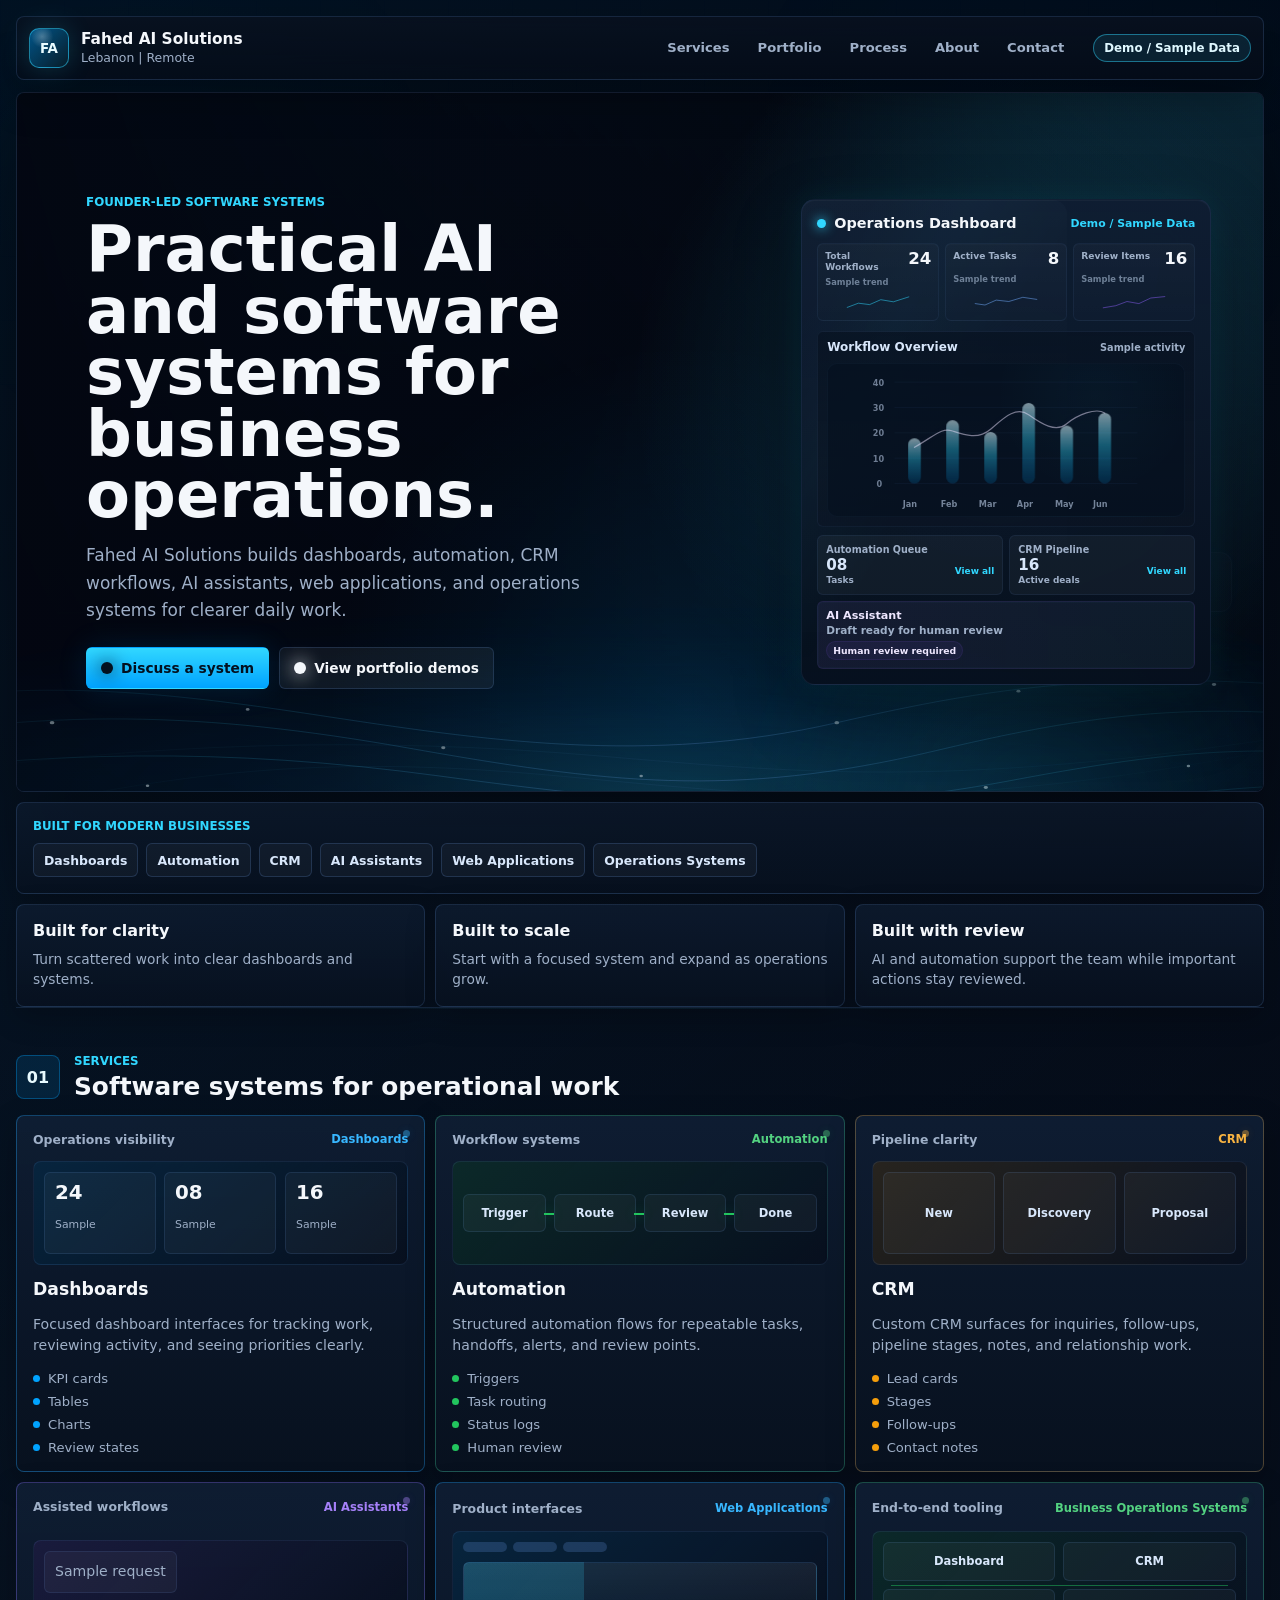
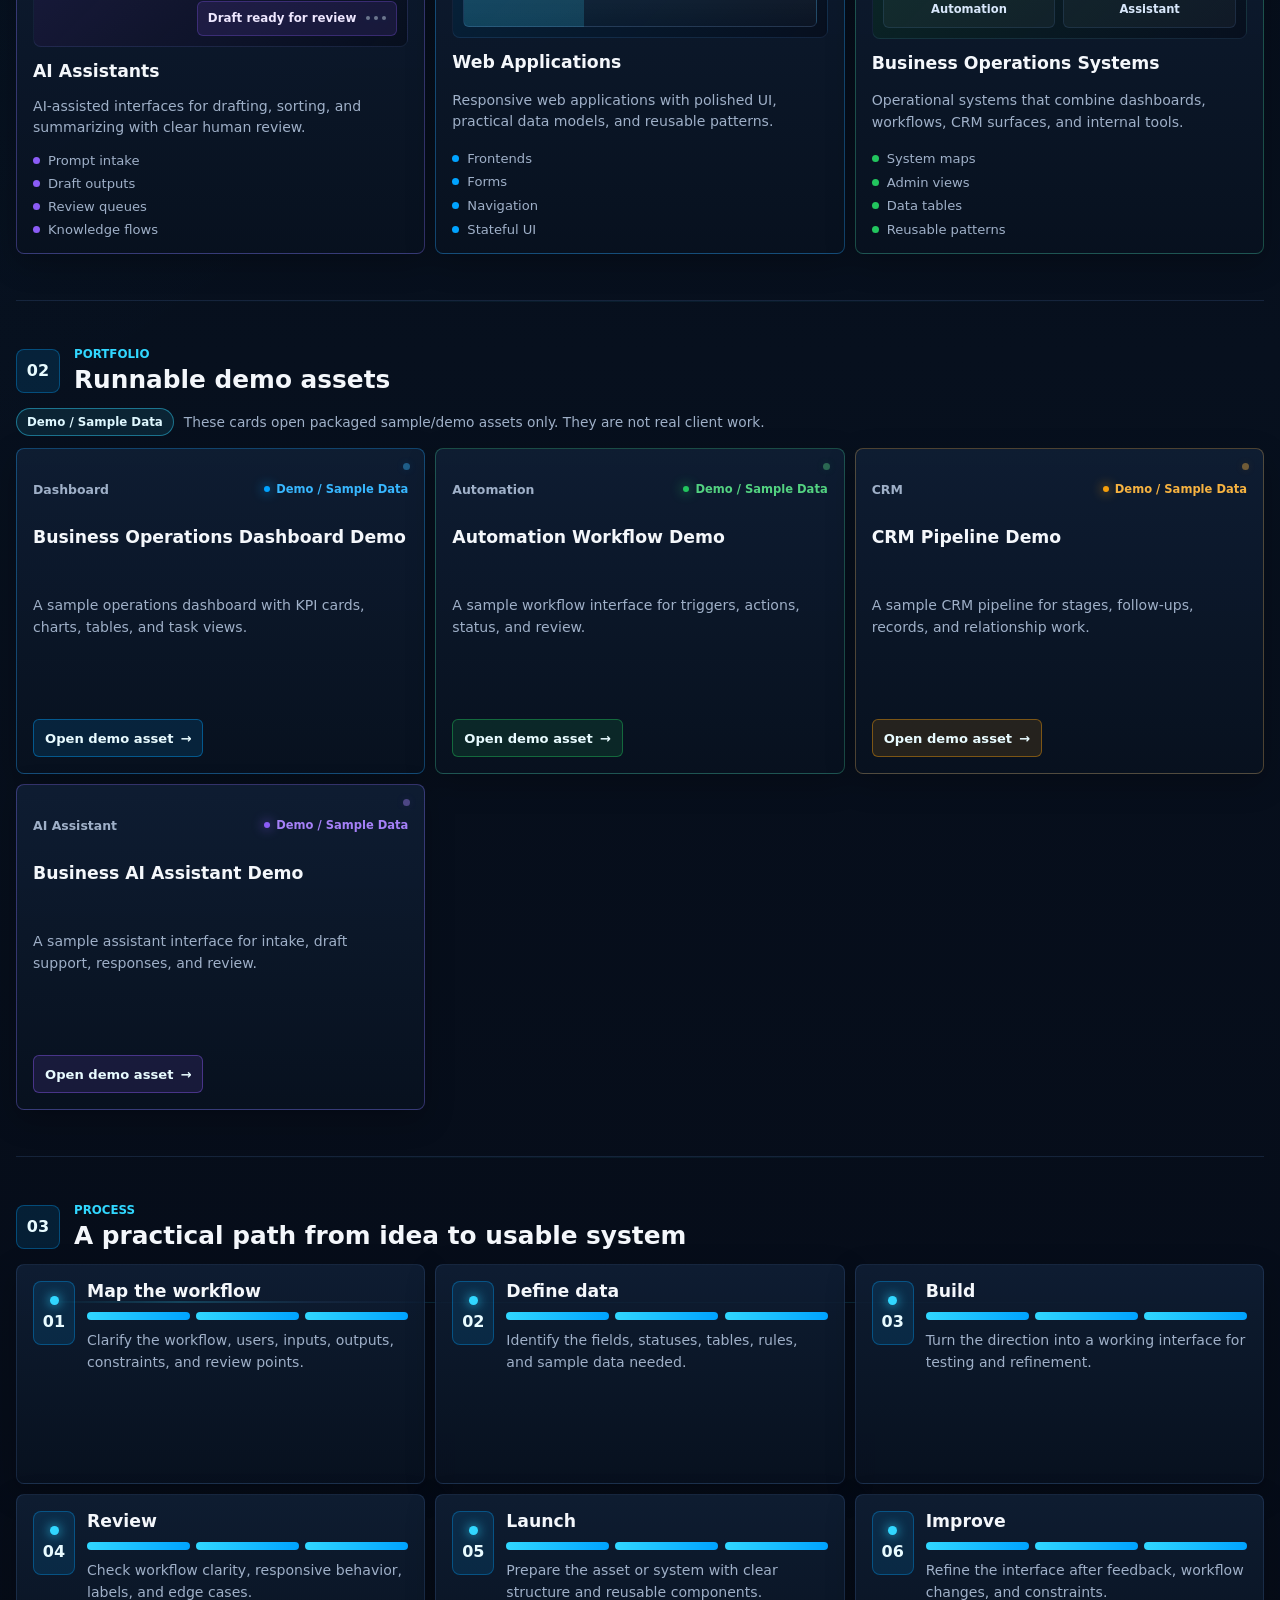
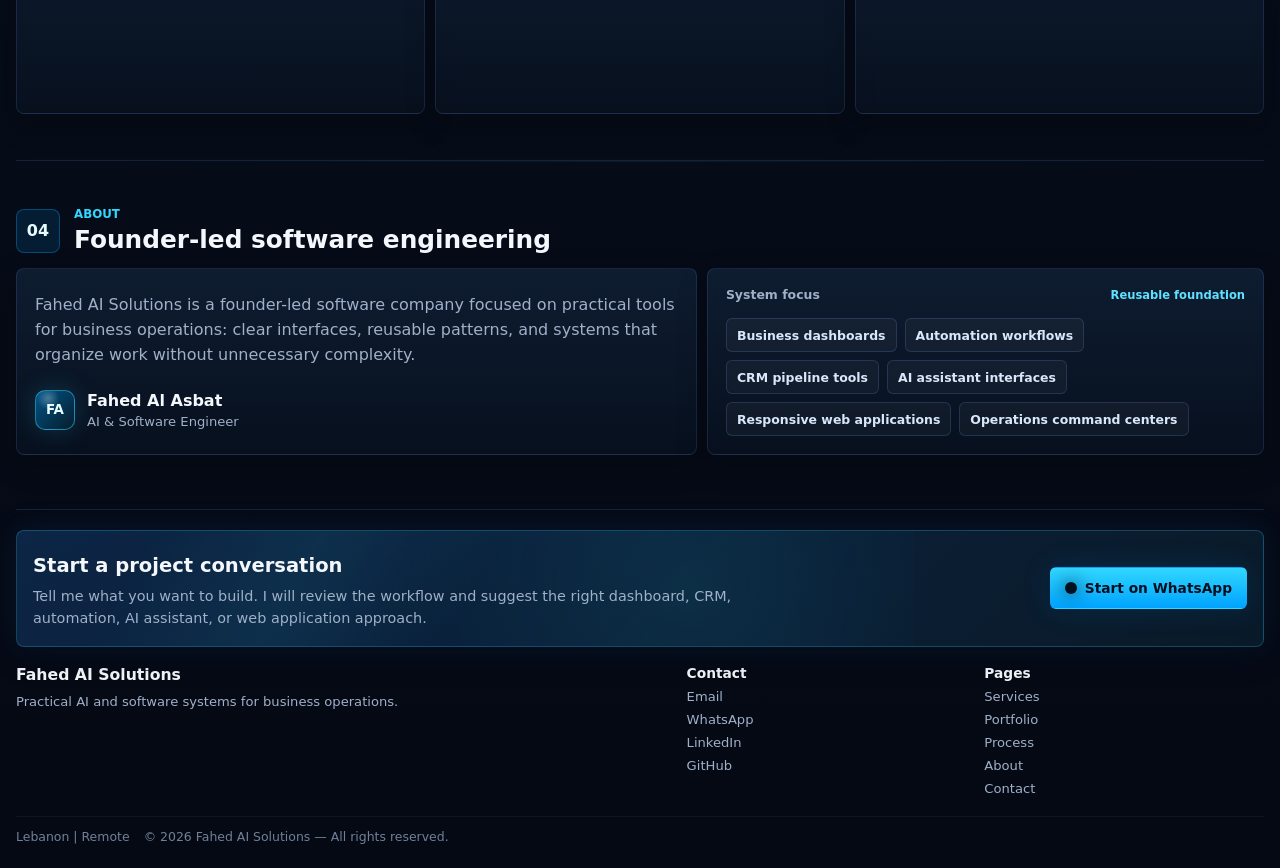
==== index.html @ 76939f7f "Finalize demo mobile and footer polish" ====
<!doctype html>
<html lang="en">
  <head>
    <meta charset="utf-8">
    <meta name="viewport" content="width=device-width, initial-scale=1">
    <title>Fahed AI Solutions | Practical Software Systems for Business Operations</title>
    <meta name="description" content="Founder-led software systems for dashboards, automation, CRM, AI assistant interfaces, web applications, and business operations.">
    <meta property="og:title" content="Fahed AI Solutions | Practical Software Systems for Business Operations">
    <meta property="og:description" content="Founder-led dashboards, automation workflows, CRM tools, AI assistant interfaces, and web applications for business operations.">
    <link rel="stylesheet" href="styles.css?v=demo-mobile-footer-1">
  </head>
  <body>
    <div class="site-shell">
      <header class="topbar">
        <a class="brand-block" href="#hero" aria-label="Fahed AI Solutions home">
          <span class="brand-mark" aria-hidden="true">FA</span>
          <span>
            <strong id="brandName">Fahed AI Solutions</strong>
            <em id="brandMeta">Lebanon | Remote</em>
          </span>
        </a>
        <nav class="topnav" aria-label="Primary navigation">
          <a href="#services">Services</a>
          <a href="#portfolio">Portfolio</a>
          <a href="#process">Process</a>
          <a href="#about">About</a>
          <a href="#contact">Contact</a>
        </nav>
        <span class="demo-label" id="demoLabel">Demo / Sample Data</span>
      </header>

      <main>
        <section class="hero-section" id="hero" aria-label="Company hero">
          <canvas class="hero-canvas" id="heroCanvas" aria-hidden="true"></canvas>
          <div class="hero-wave-mesh" aria-hidden="true">
            <svg viewBox="0 0 1440 420" preserveAspectRatio="none" focusable="false">
              <defs>
                <radialGradient id="heroWaveGlow" cx="50%" cy="82%" r="58%">
                  <stop offset="0%" stop-color="#31d7ff" stop-opacity="0.28"></stop>
                  <stop offset="46%" stop-color="#00a3ff" stop-opacity="0.13"></stop>
                  <stop offset="100%" stop-color="#00a3ff" stop-opacity="0"></stop>
                </radialGradient>
                <linearGradient id="heroWaveLine" x1="0%" y1="0%" x2="100%" y2="0%">
                  <stop offset="0%" stop-color="#31d7ff" stop-opacity="0"></stop>
                  <stop offset="24%" stop-color="#31d7ff" stop-opacity="0.34"></stop>
                  <stop offset="52%" stop-color="#75abff" stop-opacity="0.5"></stop>
                  <stop offset="78%" stop-color="#31d7ff" stop-opacity="0.28"></stop>
                  <stop offset="100%" stop-color="#31d7ff" stop-opacity="0"></stop>
                </linearGradient>
              </defs>
              <rect class="wave-glow" x="0" y="0" width="1440" height="420"></rect>
              <g class="wave-lines">
                <path d="M0 252 C150 206 266 221 412 252 S700 314 862 262 S1140 188 1440 244"></path>
                <path d="M0 292 C184 242 322 250 492 292 S772 354 946 296 S1210 232 1440 282"></path>
                <path d="M0 332 C180 294 340 292 520 326 S836 378 1010 332 S1238 288 1440 316"></path>
                <path d="M0 374 C198 342 370 340 560 364 S880 402 1060 366 S1278 332 1440 348"></path>
              </g>
              <g class="wave-cross">
                <path d="M112 380 C298 318 424 302 606 324 S934 382 1268 286"></path>
                <path d="M70 326 C270 286 458 278 658 302 S996 344 1364 252"></path>
              </g>
              <g class="wave-points">
                <circle cx="188" cy="262" r="2"></circle>
                <circle cx="356" cy="246" r="1.6"></circle>
                <circle cx="524" cy="292" r="1.8"></circle>
                <circle cx="694" cy="326" r="1.5"></circle>
                <circle cx="862" cy="262" r="2"></circle>
                <circle cx="1018" cy="224" r="1.7"></circle>
                <circle cx="1186" cy="216" r="1.8"></circle>
                <circle cx="1326" cy="238" r="1.4"></circle>
                <circle cx="270" cy="338" r="1.5"></circle>
                <circle cx="446" cy="352" r="1.8"></circle>
                <circle cx="634" cy="368" r="1.4"></circle>
                <circle cx="812" cy="386" r="1.7"></circle>
                <circle cx="990" cy="340" r="1.8"></circle>
                <circle cx="1164" cy="314" r="1.5"></circle>
              </g>
            </svg>
          </div>
          <div class="hero-overlay" aria-hidden="true"></div>
          <div class="hero-content">
            <p class="section-kicker" id="heroKicker">Founder-led software systems</p>
            <h1 id="heroTitle">Practical AI and software systems for business operations.</h1>
            <p class="hero-subtitle" id="heroSubtitle">
              Fahed AI Solutions builds dashboards, automation, CRM workflows, AI assistants, web applications, and operations systems for clearer daily work.
            </p>
            <div class="hero-actions">
              <a class="ds-button primary" href="https://wa.me/96181908355?text=Hi%20Fahed%2C%20I%20want%20to%20discuss%20a%20business%20system." target="_blank" rel="noopener">
                <span class="button-symbol" aria-hidden="true"></span>
                Discuss a system
              </a>
              <a class="ds-button secondary" href="#portfolio">
                <span class="button-symbol" aria-hidden="true"></span>
                View portfolio demos
              </a>
            </div>
          </div>
          <div class="hero-product-scene" id="heroProductScene" aria-label="Animated product interface preview"></div>
        </section>

        <section class="hero-support" aria-label="Business system focus">
          <div class="business-strip">
            <p class="section-kicker">Built for modern businesses</p>
            <div class="hero-proof" id="heroProof" aria-label="Company focus areas"></div>
          </div>
          <div class="value-row" aria-label="System value principles">
            <article class="value-card">
              <h2>Built for clarity</h2>
              <p>Turn scattered work into clear dashboards and systems.</p>
            </article>
            <article class="value-card">
              <h2>Built to scale</h2>
              <p>Start with a focused system and expand as operations grow.</p>
            </article>
            <article class="value-card">
              <h2>Built with review</h2>
              <p>AI and automation support the team while important actions stay reviewed.</p>
            </article>
          </div>
        </section>

        <section class="page-section" id="services" aria-labelledby="servicesTitle">
          <div class="section-heading">
            <span>01</span>
            <div>
              <p class="section-kicker">Services</p>
              <h2 id="servicesTitle">Software systems for operational work</h2>
            </div>
          </div>
          <div class="services-grid" id="servicesGrid"></div>
        </section>

        <section class="page-section" id="portfolio" aria-labelledby="portfolioTitle">
          <div class="section-heading">
            <span>02</span>
            <div>
              <p class="section-kicker">Portfolio</p>
              <h2 id="portfolioTitle">Runnable demo assets</h2>
            </div>
          </div>
          <div class="section-note">
            <span>Demo / Sample Data</span>
            <p>These cards open packaged sample/demo assets only. They are not real client work.</p>
          </div>
          <div class="portfolio-grid" id="portfolioGrid"></div>
        </section>

        <section class="page-section" id="process" aria-labelledby="processTitle">
          <div class="section-heading">
            <span>03</span>
            <div>
              <p class="section-kicker">Process</p>
              <h2 id="processTitle">A practical path from idea to usable system</h2>
            </div>
          </div>
          <div class="process-grid" id="processGrid"></div>
        </section>

        <section class="page-section about-section" id="about" aria-labelledby="aboutTitle">
          <div class="section-heading">
            <span>04</span>
            <div>
              <p class="section-kicker">About</p>
              <h2 id="aboutTitle">Founder-led software engineering</h2>
            </div>
          </div>
          <div class="about-layout">
            <article class="about-card">
              <p id="aboutText"></p>
              <div class="founder-row">
                <span class="brand-mark" aria-hidden="true">FA</span>
                <div>
                  <strong id="founderName">Fahed Al Asbat</strong>
                  <em id="founderRole">AI &amp; Software Engineer</em>
                </div>
              </div>
            </article>
            <aside class="systems-panel" aria-label="System focus preview">
              <div class="card-topline">
                <span>System focus</span>
                <em>Reusable foundation</em>
              </div>
              <div class="systems-list" id="systemsList"></div>
            </aside>
          </div>
        </section>

      </main>

      <footer class="site-footer" id="contact">
        <section class="footer-intake-card" aria-label="Project contact intake">
          <div>
            <h2>Start a project conversation</h2>
            <p>Tell me what you want to build. I will review the workflow and suggest the right dashboard, CRM, automation, AI assistant, or web application approach.</p>
          </div>
          <div class="footer-intake-actions">
            <a class="ds-button primary" href="https://wa.me/96181908355?text=Hi%20Fahed%2C%20I%20want%20to%20build%20a%20business%20system.%20Here%20is%20my%20idea%3A" target="_blank" rel="noopener">
              <span class="button-symbol" aria-hidden="true"></span>
              Start on WhatsApp
            </a>
          </div>
        </section>
        <div class="footer-brand">
          <strong>Fahed AI Solutions</strong>
          <span>Practical AI and software systems for business operations.</span>
        </div>
        <nav class="footer-column footer-contact" id="footerContact" aria-label="Footer contact links">
          <strong>Contact</strong>
          <a href="mailto:fahed.sbat@icloud.com">Email</a>
          <a href="https://wa.me/96181908355" target="_blank" rel="noopener">WhatsApp</a>
          <a href="https://www.linkedin.com/in/fahed-al-asbat-6b540341b" target="_blank" rel="noopener">LinkedIn</a>
          <a href="https://github.com/fahedalasbat" target="_blank" rel="noopener">GitHub</a>
        </nav>
        <nav class="footer-column footer-pages" aria-label="Footer pages">
          <strong>Pages</strong>
          <a href="#services">Services</a>
          <a href="#portfolio">Portfolio</a>
          <a href="#process">Process</a>
          <a href="#about">About</a>
          <a href="#contact">Contact</a>
        </nav>
        <p class="footer-rights">
          <span>Lebanon | Remote</span>
          <span>&copy; 2026 Fahed AI Solutions &mdash; All rights reserved.</span>
        </p>
      </footer>
    </div>

    <script src="site-data.js"></script>
    <script src="app.js"></script>
  </body>
</html>
---- styles.css ----
:root {
  color-scheme: dark;
  --color-bg: #050914;
  --color-bg-strong: #030610;
  --color-panel: #08111f;
  --color-panel-strong: #0c182b;
  --color-panel-soft: #101f35;
  --color-border: rgba(117, 171, 255, 0.16);
  --color-border-strong: rgba(0, 163, 255, 0.34);
  --color-text: #f4f7fb;
  --color-muted: #9fb0c8;
  --color-faint: #6f8198;
  --color-blue: #00a3ff;
  --color-blue-strong: #2f8cff;
  --color-cyan: #31d7ff;
  --color-green: #22c55e;
  --color-amber: #f59e0b;
  --color-red: #ef4444;
  --color-violet: #8b5cf6;
  --radius-xs: 4px;
  --radius-sm: 6px;
  --radius-md: 8px;
  --space-1: 4px;
  --space-2: 8px;
  --space-3: 12px;
  --space-4: 16px;
  --space-5: 24px;
  --space-6: 32px;
  --space-7: 48px;
  --shadow-sm: 0 10px 30px rgba(0, 0, 0, 0.24);
  --shadow-md: 0 18px 55px rgba(0, 0, 0, 0.34);
  --shadow-lg: 0 30px 90px rgba(0, 0, 0, 0.44);
  --shadow-blue: 0 0 30px rgba(0, 163, 255, 0.13);
}

* {
  box-sizing: border-box;
}

html {
  min-height: 100%;
  scroll-padding-top: 98px;
  scroll-behavior: smooth;
}

body {
  position: relative;
  isolation: isolate;
  overflow-x: hidden;
  min-height: 100%;
  margin: 0;
  background:
    linear-gradient(145deg, rgba(0, 163, 255, 0.08), transparent 30%),
    linear-gradient(180deg, var(--color-bg-strong) 0%, #07101e 48%, var(--color-bg) 100%);
  background-size: 140% 140%, 100% 100%;
  color: var(--color-text);
  font-family: Inter, ui-sans-serif, system-ui, -apple-system, BlinkMacSystemFont, "Segoe UI", sans-serif;
  letter-spacing: 0;
  animation: pageGradientShift 18s ease-in-out infinite alternate;
}

body::before {
  position: fixed;
  inset: 0;
  z-index: -2;
  content: "";
  background-image:
    linear-gradient(rgba(117, 171, 255, 0.012) 1px, transparent 1px),
    linear-gradient(90deg, rgba(117, 171, 255, 0.009) 1px, transparent 1px);
  background-size: 64px 64px;
  -webkit-mask-image: linear-gradient(to bottom, rgba(0, 0, 0, 0.36), transparent 88%);
  mask-image: linear-gradient(to bottom, rgba(0, 0, 0, 0.36), transparent 88%);
  animation: gridDrift 22s linear infinite;
}

body::after {
  position: fixed;
  inset: 0;
  z-index: -1;
  content: "";
  pointer-events: none;
  background:
    radial-gradient(circle at 12% 22%, rgba(49, 215, 255, 0.07), transparent 26%),
    radial-gradient(circle at 82% 18%, rgba(47, 140, 255, 0.07), transparent 28%),
    radial-gradient(circle at 74% 74%, rgba(139, 92, 246, 0.055), transparent 30%),
    radial-gradient(circle at 20% 78%, rgba(0, 163, 255, 0.045), transparent 24%),
    radial-gradient(circle, rgba(49, 215, 255, 0.075) 0 0.8px, transparent 1.3px);
  background-size: auto, auto, auto, auto, 132px 132px;
  background-position: center, center, center, center, 0 0;
  opacity: 0.5;
  -webkit-mask-image: linear-gradient(to bottom, rgba(0, 0, 0, 0.54), transparent 96%);
  mask-image: linear-gradient(to bottom, rgba(0, 0, 0, 0.54), transparent 96%);
  animation: ambientFieldDrift 28s ease-in-out infinite alternate;
}

a {
  color: inherit;
  text-decoration: none;
}

p,
h1,
h2,
h3 {
  margin: 0;
}

button,
input,
select,
textarea {
  font: inherit;
}

button {
  cursor: pointer;
}

.site-shell {
  position: relative;
  width: min(1760px, 100%);
  margin: 0 auto;
  padding: 16px;
}

.topbar {
  position: sticky;
  top: 12px;
  z-index: 20;
  display: grid;
  grid-template-columns: minmax(260px, auto) 1fr auto;
  align-items: center;
  gap: 18px;
  min-height: 64px;
  padding: 10px 12px;
  border: 1px solid var(--color-border);
  border-radius: var(--radius-md);
  background:
    linear-gradient(180deg, rgba(8, 17, 31, 0.88), rgba(5, 12, 24, 0.78));
  box-shadow: 0 16px 42px rgba(0, 0, 0, 0.28);
  -webkit-backdrop-filter: blur(18px);
  backdrop-filter: blur(18px);
}

.brand-block {
  display: inline-flex;
  align-items: center;
  gap: 12px;
  min-width: 0;
}

.brand-mark {
  display: inline-flex;
  align-items: center;
  justify-content: center;
  width: 40px;
  height: 40px;
  flex: 0 0 40px;
  border: 1px solid rgba(49, 215, 255, 0.5);
  border-radius: 10px;
  color: #e8fbff;
  background:
    radial-gradient(circle at 32% 20%, rgba(255, 255, 255, 0.28), transparent 28%),
    linear-gradient(135deg, rgba(0, 163, 255, 0.5), rgba(49, 215, 255, 0.1)),
    rgba(3, 8, 18, 0.95);
  box-shadow: 0 0 26px rgba(49, 215, 255, 0.18);
  font-size: 0.84rem;
  font-weight: 850;
  letter-spacing: 0;
}

.brand-block strong,
.brand-block em {
  display: block;
  overflow-wrap: anywhere;
}

.brand-block strong {
  font-size: 0.96rem;
  line-height: 1.05;
}

.brand-block em {
  margin-top: 3px;
  color: var(--color-muted);
  font-size: 0.78rem;
  font-style: normal;
}

.topnav {
  display: flex;
  justify-content: flex-end;
  flex-wrap: wrap;
  gap: 6px;
  min-width: 0;
}

.topnav a {
  min-height: 34px;
  padding: 8px 10px;
  border: 1px solid transparent;
  border-radius: var(--radius-sm);
  color: var(--color-muted);
  font-size: 0.82rem;
  font-weight: 750;
  white-space: nowrap;
}

.topnav a:hover {
  border-color: var(--color-border);
  color: var(--color-text);
  background: rgba(255, 255, 255, 0.04);
}

.demo-label,
.section-note span,
.status-pill {
  display: inline-flex;
  align-items: center;
  justify-content: center;
  width: fit-content;
  min-height: 28px;
  border: 1px solid rgba(49, 215, 255, 0.45);
  border-radius: 999px;
  color: #dff8ff;
  background: rgba(49, 215, 255, 0.1);
  font-size: 0.74rem;
  font-weight: 800;
  white-space: nowrap;
}

.demo-label,
.section-note span {
  padding: 6px 10px;
}

.hero-section {
  position: relative;
  scroll-margin-top: 98px;
  display: grid;
  align-items: center;
  grid-template-columns: minmax(0, 1.04fr) minmax(360px, 0.78fr);
  gap: clamp(18px, 4vw, 48px);
  min-height: min(700px, calc(100vh - 122px));
  margin-top: 12px;
  overflow: hidden;
  border: 1px solid var(--color-border);
  border-radius: var(--radius-md);
  background:
    linear-gradient(115deg, rgba(49, 215, 255, 0.012) 0 1px, transparent 1px 42px),
    radial-gradient(circle at 76% 34%, rgba(49, 215, 255, 0.13), transparent 36%),
    radial-gradient(circle at 18% 18%, rgba(0, 163, 255, 0.08), transparent 34%),
    var(--color-bg-strong);
  background-size: 100% 100%, auto, auto, auto;
  box-shadow: var(--shadow-lg);
}

.hero-section::before {
  position: absolute;
  left: -8%;
  right: -8%;
  bottom: -4%;
  z-index: 1;
  height: 45%;
  background:
    radial-gradient(circle, rgba(49, 215, 255, 0.21) 0 0.8px, transparent 1.6px),
    repeating-linear-gradient(7deg, transparent 0 28px, rgba(49, 215, 255, 0.118) 29px, transparent 30px),
    repeating-linear-gradient(-7deg, transparent 0 32px, rgba(0, 163, 255, 0.088) 33px, transparent 34px),
    radial-gradient(ellipse at center, rgba(0, 163, 255, 0.255), transparent 68%);
  background-size: 38px 22px, auto, auto, auto;
  background-position: 0 0, center, center, center;
  -webkit-mask-image: linear-gradient(to top, rgba(0, 0, 0, 0.9), rgba(0, 0, 0, 0.48) 48%, transparent 90%);
  mask-image: linear-gradient(to top, rgba(0, 0, 0, 0.9), rgba(0, 0, 0, 0.48) 48%, transparent 90%);
  opacity: 0.32;
  pointer-events: none;
  transform: translate3d(0, 0, 0);
  animation: heroMeshDrift 18s ease-in-out infinite alternate;
  content: "";
}

.hero-section::after {
  position: absolute;
  right: -16%;
  bottom: -30%;
  z-index: 2;
  width: 68%;
  height: 54%;
  border-radius: 50%;
  background: radial-gradient(circle, rgba(49, 215, 255, 0.13), transparent 66%);
  filter: blur(16px);
  opacity: 0.62;
  pointer-events: none;
  content: "";
}

.hero-canvas {
  position: absolute;
  inset: 0;
  z-index: 0;
  width: 100%;
  height: 100%;
}

.hero-wave-mesh {
  position: absolute;
  left: -8%;
  right: -8%;
  bottom: -9%;
  z-index: 2;
  height: 50%;
  overflow: hidden;
  pointer-events: none;
  opacity: 0.68;
  -webkit-mask-image: linear-gradient(to top, rgba(0, 0, 0, 0.98), rgba(0, 0, 0, 0.78) 38%, rgba(0, 0, 0, 0.16) 76%, transparent 92%);
  mask-image: linear-gradient(to top, rgba(0, 0, 0, 0.98), rgba(0, 0, 0, 0.78) 38%, rgba(0, 0, 0, 0.16) 76%, transparent 92%);
}

.hero-wave-mesh svg {
  display: block;
  width: 116%;
  height: 100%;
  transform: translateX(-5%);
  animation: heroWaveDrift 24s ease-in-out infinite alternate;
}

.hero-wave-mesh .wave-glow {
  fill: url("#heroWaveGlow");
  animation: heroWaveGlow 9s ease-in-out infinite alternate;
}

.hero-wave-mesh .wave-lines path,
.hero-wave-mesh .wave-cross path {
  fill: none;
  stroke: url("#heroWaveLine");
  stroke-linecap: round;
  stroke-linejoin: round;
  vector-effect: non-scaling-stroke;
}

.hero-wave-mesh .wave-lines path {
  stroke-width: 0.9;
  filter: drop-shadow(0 0 6px rgba(49, 215, 255, 0.22));
  opacity: 0.88;
}

.hero-wave-mesh .wave-cross path {
  stroke-width: 0.55;
  opacity: 0.4;
}

.hero-wave-mesh .wave-points circle {
  fill: rgba(223, 248, 255, 0.8);
  filter: drop-shadow(0 0 6px rgba(49, 215, 255, 0.34));
  animation: heroWavePointPulse 5.8s ease-in-out infinite alternate;
}

.hero-wave-mesh .wave-points circle:nth-child(2n) {
  animation-delay: 900ms;
}

.hero-wave-mesh .wave-points circle:nth-child(3n) {
  animation-delay: 1600ms;
}

.hero-overlay {
  position: absolute;
  inset: 0;
  z-index: 1;
  background:
    radial-gradient(circle at 78% 42%, rgba(49, 215, 255, 0.11), transparent 34%),
    radial-gradient(circle at 54% 88%, rgba(0, 163, 255, 0.1), transparent 40%),
    linear-gradient(90deg, rgba(3, 6, 16, 0.94) 0%, rgba(3, 6, 16, 0.74) 48%, rgba(3, 6, 16, 0.34) 100%),
    linear-gradient(180deg, rgba(3, 6, 16, 0.04), rgba(3, 6, 16, 0.78));
  animation: heroGlowDrift 12s ease-in-out infinite alternate;
}

.hero-content {
  position: relative;
  z-index: 3;
  display: grid;
  align-content: center;
  width: min(820px, 100%);
  min-height: 560px;
  min-width: 0;
  padding: clamp(26px, 5.4vw, 78px);
}

.hero-product-scene {
  position: relative;
  z-index: 3;
  display: grid;
  align-content: center;
  justify-items: center;
  min-height: 560px;
  min-width: 0;
  padding: clamp(22px, 4vw, 54px);
  pointer-events: none;
}

.hero-product-scene::before,
.hero-product-scene::after {
  position: absolute;
  z-index: 0;
  content: "";
  pointer-events: none;
}

.hero-product-scene::before {
  top: 50%;
  left: 50%;
  width: min(70%, 370px);
  height: 285px;
  border-radius: 50%;
  background:
    radial-gradient(circle at center, rgba(49, 215, 255, 0.2), rgba(0, 163, 255, 0.08) 42%, transparent 70%);
  filter: blur(24px);
  opacity: 0.82;
  transform: translate(-50%, -50%);
  animation: dashboardHaloDrift 16s ease-in-out infinite;
}

.hero-product-scene::after {
  right: 6%;
  bottom: 21%;
  width: 104px;
  height: 58px;
  border: 1px solid rgba(117, 171, 255, 0.06);
  border-radius: 12px;
  background:
    linear-gradient(180deg, rgba(16, 31, 53, 0.16), rgba(3, 8, 18, 0.06)),
    rgba(255, 255, 255, 0.012);
  box-shadow: 0 0 22px rgba(49, 215, 255, 0.04);
  opacity: 0.44;
  animation: moduleFloat 13s ease-in-out 900ms infinite reverse;
}

.hero-preview-panel {
  position: relative;
  z-index: 1;
  width: min(100%, 410px);
  min-width: 0;
  overflow: hidden;
  padding: 15px;
  border: 1px solid rgba(117, 171, 255, 0.095);
  border-radius: 14px;
  background:
    linear-gradient(180deg, rgba(16, 31, 53, 0.9), rgba(7, 17, 31, 0.82)),
    rgba(3, 8, 18, 0.78);
  box-shadow:
    0 26px 68px rgba(0, 0, 0, 0.3),
    0 0 34px rgba(49, 215, 255, 0.085),
    inset 0 1px 0 rgba(255, 255, 255, 0.035);
  -webkit-backdrop-filter: blur(18px);
  backdrop-filter: blur(18px);
  animation: cardFloat 9s ease-in-out infinite;
}

.hero-preview-panel::before {
  position: absolute;
  inset: 0;
  border-radius: inherit;
  background:
    linear-gradient(120deg, transparent 0 30%, rgba(49, 215, 255, 0.06) 45%, transparent 62%),
    linear-gradient(180deg, rgba(255, 255, 255, 0.035), transparent);
  opacity: 0.48;
  pointer-events: none;
  transform: translateX(-35%);
  animation: borderSweep 7.8s ease-in-out infinite;
  content: "";
}

.preview-shell-top,
.preview-kpis,
.preview-chart,
.preview-summary-grid,
.preview-ai-row {
  position: relative;
  z-index: 1;
}

.preview-shell-top {
  display: flex;
  align-items: center;
  justify-content: space-between;
  gap: 10px;
  min-width: 0;
}

.preview-shell-top > div {
  display: inline-flex;
  align-items: center;
  gap: 8px;
  min-width: 0;
}

.preview-shell-top strong {
  color: var(--color-text);
  font-size: 0.9rem;
}

.preview-shell-top em {
  color: var(--color-cyan);
  font-size: 0.68rem;
  font-style: normal;
  font-weight: 850;
  white-space: nowrap;
}

.preview-kpis {
  display: grid;
  grid-template-columns: repeat(3, minmax(0, 1fr));
  gap: 6px;
  margin-top: 12px;
}

.preview-kpi {
  display: grid;
  grid-template-columns: minmax(0, 1fr) auto;
  gap: 5px 7px;
  min-width: 0;
  min-height: 66px;
  padding: 7px;
  border: 1px solid rgba(117, 171, 255, 0.065);
  border-radius: var(--radius-sm);
  background:
    linear-gradient(180deg, rgba(255, 255, 255, 0.034), rgba(255, 255, 255, 0.014)),
    rgba(8, 23, 42, 0.32);
  box-shadow: inset 0 1px 0 rgba(255, 255, 255, 0.016);
}

.preview-kpi span {
  min-width: 0;
  color: var(--color-muted);
  font-size: 0.57rem;
  font-weight: 700;
  line-height: 1.2;
}

.preview-kpi strong {
  justify-self: end;
  color: var(--color-text);
  font-size: 1.04rem;
  font-weight: 720;
  line-height: 1;
}

.preview-kpi small {
  grid-column: 1 / -1;
  color: var(--color-faint);
  font-size: 0.52rem;
  font-weight: 700;
  line-height: 1.1;
}

.preview-sparkline {
  grid-column: 1 / -1;
  width: 100%;
  height: 21px;
  overflow: visible;
}

.preview-sparkline path {
  fill: none;
  stroke: var(--color-cyan);
  stroke-width: 0.72;
  stroke-linecap: round;
  stroke-linejoin: round;
  filter: drop-shadow(0 0 2px rgba(49, 215, 255, 0.075));
  stroke-dasharray: 120;
  stroke-dashoffset: 120;
  animation: sparklineDraw 1.25s ease both, sparklineBreathe 4.4s ease-in-out 1.25s infinite alternate;
}

.preview-kpi:nth-child(2) .preview-sparkline path {
  stroke: #75abff;
  animation-delay: 120ms, 1.35s;
}

.preview-kpi:nth-child(3) .preview-sparkline path {
  stroke: #8b5cf6;
  animation-delay: 220ms, 1.45s;
}

.preview-chart {
  display: grid;
  gap: 8px;
  margin-top: 10px;
  padding: 9px;
  border: 1px solid rgba(117, 171, 255, 0.065);
  border-radius: var(--radius-sm);
  background:
    linear-gradient(180deg, rgba(5, 16, 31, 0.72), rgba(5, 14, 28, 0.42)),
    rgba(255, 255, 255, 0.025);
}

.preview-chart-top {
  display: flex;
  align-items: center;
  justify-content: space-between;
  gap: 12px;
  min-width: 0;
}

.preview-chart-top strong {
  color: #d8e7fb;
  font-size: 0.75rem;
  line-height: 1.1;
}

.preview-chart-top em {
  color: var(--color-muted);
  font-size: 0.61rem;
  font-style: normal;
  font-weight: 800;
  white-space: nowrap;
}

.preview-chart-body {
  position: relative;
  height: 154px;
  overflow: hidden;
  border: 1px solid rgba(117, 171, 255, 0.04);
  border-radius: 10px;
  background:
    radial-gradient(circle at 75% 20%, rgba(49, 215, 255, 0.034), transparent 34%),
    rgba(5, 16, 31, 0.54);
}

.preview-chart-svg {
  display: block;
  width: 100%;
  height: 154px;
}

.preview-grid-lines line {
  stroke: rgba(117, 171, 255, 0.08);
  stroke-width: 0.7;
}

.preview-axis-labels text,
.preview-month-labels text {
  fill: rgba(159, 176, 200, 0.68);
  font-size: 9px;
  font-weight: 650;
}

.preview-month-labels text {
  fill: rgba(159, 176, 200, 0.72);
}

.preview-bar {
  fill: url("#previewBarGradient");
  opacity: 0.86;
  transform-origin: bottom;
  transform-box: fill-box;
  animation: svgBarRise 780ms ease both, svgBarBreathe 4.4s ease-in-out 780ms infinite alternate;
}

.preview-bar:nth-child(2) {
  animation-delay: 80ms, 860ms;
}

.preview-bar:nth-child(3) {
  animation-delay: 160ms, 940ms;
}

.preview-bar:nth-child(4) {
  animation-delay: 240ms, 1020ms;
}

.preview-bar:nth-child(5) {
  animation-delay: 320ms, 1100ms;
}

.preview-bar:nth-child(6) {
  animation-delay: 400ms, 1180ms;
}

.preview-chart-line {
  fill: none;
  stroke: rgba(238, 231, 255, 0.48);
  stroke-width: 1.35;
  stroke-linecap: round;
  stroke-linejoin: round;
  filter: drop-shadow(0 0 3px rgba(139, 92, 246, 0.12));
  stroke-dasharray: 310;
  stroke-dashoffset: 310;
  animation: chartLineDraw 1.5s ease 320ms both, chartLineGlow 4.6s ease-in-out 1.5s infinite alternate;
}

.preview-summary-grid {
  display: grid;
  grid-template-columns: repeat(2, minmax(0, 1fr));
  gap: 6px;
  margin-top: 8px;
}

.preview-summary-card {
  display: grid;
  grid-template-columns: minmax(0, 1fr) auto;
  gap: 2px 8px;
  min-width: 0;
  min-height: 40px;
  padding: 8px;
  border: 1px solid rgba(117, 171, 255, 0.08);
  border-radius: var(--radius-sm);
  background: rgba(255, 255, 255, 0.04);
}

.preview-summary-card span {
  grid-column: 1 / -1;
  color: var(--color-muted);
  font-size: 0.6rem;
  font-weight: 740;
  line-height: 1.2;
}

.preview-summary-card strong {
  color: #d8e7fb;
  font-size: 0.95rem;
  font-weight: 760;
  line-height: 1.1;
}

.preview-summary-card small {
  align-self: end;
  color: var(--color-muted);
  font-size: 0.56rem;
  font-weight: 700;
  line-height: 1.1;
}

.preview-summary-card em {
  grid-column: 2;
  grid-row: 2 / span 2;
  align-self: center;
  color: var(--color-cyan);
  font-size: 0.56rem;
  font-style: normal;
  font-weight: 780;
}

.preview-ai-row {
  display: grid;
  grid-template-columns: minmax(0, 1fr);
  gap: 4px;
  min-width: 0;
  margin-top: 6px;
  padding: 8px;
  border: 1px solid rgba(139, 92, 246, 0.105);
  border-radius: var(--radius-sm);
  background:
    linear-gradient(90deg, rgba(139, 92, 246, 0.062), rgba(49, 215, 255, 0.026)),
    rgba(255, 255, 255, 0.025);
  box-shadow: inset 0 0 0 1px rgba(49, 215, 255, 0.025);
  animation: aiReviewGlow 5.2s ease-in-out infinite;
}

.preview-ai-copy {
  display: grid;
  gap: 2px;
  min-width: 0;
}

.preview-ai-copy strong {
  color: #eee7ff;
  font-size: 0.7rem;
  line-height: 1.1;
}

.preview-ai-copy span {
  color: var(--color-muted);
  font-size: 0.66rem;
  font-weight: 760;
  line-height: 1.2;
}

.preview-ai-typing {
  display: inline-flex;
  align-items: center;
  justify-content: center;
  gap: 4px;
  align-self: start;
  min-width: 36px;
  padding: 6px 7px;
  border: 1px solid rgba(49, 215, 255, 0.075);
  border-radius: 999px;
  background: rgba(6, 19, 35, 0.62);
}

.preview-ai-typing i,
.assistant-service-dots i {
  display: block;
  width: 4px;
  height: 4px;
  border-radius: 50%;
  background: #dff8ff;
  box-shadow: 0 0 7px rgba(49, 215, 255, 0.18);
  opacity: 0.42;
  animation: aiTypingDot 1.35s ease-in-out infinite;
}

.preview-ai-typing i:nth-child(2),
.assistant-service-dots i:nth-child(2) {
  animation-delay: 160ms;
}

.preview-ai-typing i:nth-child(3),
.assistant-service-dots i:nth-child(3) {
  animation-delay: 320ms;
}

.preview-ai-row p {
  grid-column: 1 / -1;
  margin: 0;
  color: #b9cce4;
  font-size: 0.64rem;
  line-height: 1.36;
}

.preview-ai-row em {
  width: fit-content;
  margin: 0;
  padding: 3px 6px;
  border: 1px solid rgba(139, 92, 246, 0.1);
  border-radius: 999px;
  color: #eee7ff;
  background: rgba(139, 92, 246, 0.07);
  font-size: 0.58rem;
  font-style: normal;
  font-weight: 850;
}

.service-card::before,
.portfolio-card::before,
.process-card::before {
  position: absolute;
  inset: 0;
  border-radius: inherit;
  background:
    linear-gradient(120deg, transparent 0 30%, rgba(49, 215, 255, 0.07) 45%, transparent 60%),
    linear-gradient(180deg, rgba(255, 255, 255, 0.032), transparent);
  opacity: 0;
  pointer-events: none;
  transform: translateX(-35%);
  transition: opacity 180ms ease;
  content: "";
}

.status-dot {
  display: inline-block;
  width: 9px;
  height: 9px;
  border-radius: 50%;
  background: var(--tone, var(--color-cyan));
  box-shadow: 0 0 12px var(--tone, var(--color-cyan));
  animation: statusPulse 1.8s ease-in-out infinite;
}

.dashboard-mockup span {
  display: grid;
  gap: 4px;
  min-width: 0;
  min-height: 70px;
  padding: 10px;
  border: 1px solid rgba(117, 171, 255, 0.12);
  border-radius: var(--radius-sm);
  background: rgba(255, 255, 255, 0.04);
}

.dashboard-mockup strong {
  color: var(--color-text);
  font-size: 1.24rem;
  line-height: 1;
}

.dashboard-mockup em {
  color: var(--color-muted);
  font-size: 0.68rem;
  font-style: normal;
}

.crm-mockup span,
.automation-mockup span,
.system-mockup span {
  display: inline-flex;
  align-items: center;
  justify-content: center;
  min-height: 38px;
  padding: 8px;
  border: 1px solid rgba(117, 171, 255, 0.12);
  border-radius: var(--radius-sm);
  color: #d8e7fb;
  background: rgba(255, 255, 255, 0.04);
  font-size: 0.72rem;
  font-weight: 800;
  text-align: center;
}

.assistant-mockup {
  display: grid;
  gap: 8px;
  margin-top: 12px;
}

.assistant-mockup p {
  width: fit-content;
  max-width: 92%;
  margin: 0;
  padding: 9px 10px;
  border: 1px solid rgba(117, 171, 255, 0.11);
  border-radius: var(--radius-sm);
  color: var(--color-muted);
  background: rgba(255, 255, 255, 0.04);
  font-size: 0.76rem;
  line-height: 1.35;
}

.assistant-service-draft {
  display: inline-flex;
  align-items: center;
  justify-content: space-between;
  gap: 10px;
  justify-self: end;
  width: fit-content;
  max-width: 94%;
  padding: 9px 10px;
  border-color: rgba(139, 92, 246, 0.28);
  border: 1px solid rgba(139, 92, 246, 0.28);
  border-radius: var(--radius-sm);
  color: #eee7ff;
  background: rgba(139, 92, 246, 0.12);
  font-size: 0.74rem;
  font-weight: 800;
  line-height: 1.25;
}

.assistant-service-dots {
  display: inline-flex;
  align-items: center;
  gap: 4px;
  flex: 0 0 auto;
}

.section-kicker {
  color: var(--color-cyan);
  font-size: 0.74rem;
  font-weight: 850;
  letter-spacing: 0;
  text-transform: uppercase;
}

h1 {
  max-width: 900px;
  margin-top: 10px;
  color: var(--color-text);
  font-size: clamp(3rem, 5vw, 5rem);
  line-height: 0.96;
  letter-spacing: 0;
}

.hero-subtitle {
  max-width: 790px;
  margin-top: 16px;
  color: var(--color-muted);
  font-size: 1.06rem;
  line-height: 1.62;
}

.hero-actions,
.contact-actions,
.cta-actions {
  display: flex;
  flex-wrap: wrap;
  gap: 10px;
  margin-top: 22px;
}

.ds-button {
  display: inline-flex;
  align-items: center;
  justify-content: center;
  gap: 8px;
  min-height: 42px;
  width: fit-content;
  max-width: 100%;
  padding: 10px 14px;
  border: 1px solid transparent;
  border-radius: var(--radius-sm);
  color: var(--color-text);
  font-size: 0.86rem;
  font-weight: 850;
  white-space: normal;
  text-align: center;
  transition: transform 180ms ease, border-color 180ms ease, box-shadow 180ms ease, background 180ms ease;
}

.button-symbol {
  width: 12px;
  height: 12px;
  flex: 0 0 12px;
  border-radius: 50%;
  background: currentColor;
  box-shadow: 0 0 18px currentColor;
}

.ds-button.primary {
  color: #03101f;
  background: linear-gradient(180deg, var(--color-cyan), var(--color-blue));
  box-shadow: var(--shadow-blue);
  animation: buttonGlow 3.8s ease-in-out infinite;
}

.ds-button.secondary {
  border-color: var(--color-border);
  background: rgba(255, 255, 255, 0.055);
}

.ds-button:hover,
.demo-link:hover,
.contact-link:hover {
  transform: translateY(-2px);
  box-shadow: var(--shadow-blue);
}

.hero-proof {
  display: flex;
  flex-wrap: wrap;
  gap: 8px;
  margin-top: 10px;
}

.hero-proof span,
.systems-list span {
  display: inline-flex;
  align-items: center;
  min-height: 34px;
  padding: 8px 10px;
  border: 1px solid rgba(117, 171, 255, 0.18);
  border-radius: var(--radius-sm);
  color: #d8e7fb;
  background: rgba(255, 255, 255, 0.035);
  font-size: 0.78rem;
  font-weight: 750;
}

.hero-support {
  display: grid;
  gap: 10px;
  margin-top: 10px;
}

.business-strip {
  padding: 16px;
  border: 1px solid rgba(117, 171, 255, 0.16);
  border-radius: var(--radius-md);
  background:
    linear-gradient(180deg, rgba(16, 31, 53, 0.56), rgba(8, 17, 31, 0.66));
  box-shadow: var(--shadow-sm);
}

.business-strip .section-kicker {
  margin-bottom: 2px;
}

.value-row {
  display: grid;
  grid-template-columns: repeat(3, minmax(0, 1fr));
  gap: 10px;
}

.value-card {
  display: grid;
  gap: 8px;
  min-width: 0;
  padding: 16px;
  border: 1px solid rgba(117, 171, 255, 0.16);
  border-radius: var(--radius-md);
  background:
    linear-gradient(180deg, rgba(16, 31, 53, 0.66), rgba(8, 17, 31, 0.72));
  box-shadow: var(--shadow-sm);
}

.value-card h2 {
  color: var(--color-text);
  font-size: 1rem;
  line-height: 1.22;
}

.value-card p {
  color: var(--color-muted);
  font-size: 0.86rem;
  line-height: 1.5;
}

.page-section {
  position: relative;
  scroll-margin-top: 98px;
  padding: 46px 0;
  border-top: 1px solid rgba(117, 171, 255, 0.14);
}

.page-section::before {
  position: absolute;
  top: 0;
  left: clamp(0px, 8vw, 120px);
  right: clamp(0px, 8vw, 120px);
  height: 1px;
  background: linear-gradient(90deg, transparent, rgba(49, 215, 255, 0.14), transparent);
  opacity: 0.52;
  content: "";
  pointer-events: none;
}

.section-heading {
  display: flex;
  align-items: center;
  gap: 14px;
  margin-bottom: 14px;
}

.section-heading > span {
  display: inline-flex;
  align-items: center;
  justify-content: center;
  width: 44px;
  height: 44px;
  flex: 0 0 44px;
  border: 1px solid var(--color-border-strong);
  border-radius: var(--radius-md);
  color: #e8fbff;
  background: rgba(0, 163, 255, 0.12);
  font-weight: 850;
}

.section-heading h2 {
  margin-top: 4px;
  color: var(--color-text);
  font-size: 1.55rem;
  letter-spacing: 0;
}

.section-note {
  display: flex;
  align-items: center;
  flex-wrap: wrap;
  gap: 10px;
  margin-bottom: 12px;
  color: var(--color-muted);
}

.section-note p {
  font-size: 0.86rem;
}

.services-grid,
.portfolio-grid,
.process-grid {
  display: grid;
  grid-template-columns: repeat(3, minmax(0, 1fr));
  gap: 10px;
}

.service-card,
.portfolio-card,
.process-card,
.about-card,
.systems-panel,
.contact-card,
.contact-cta-card {
  position: relative;
  overflow: hidden;
  border: 1px solid rgba(117, 171, 255, 0.14);
  border-radius: var(--radius-md);
  background:
    linear-gradient(180deg, rgba(16, 31, 53, 0.88), rgba(8, 17, 31, 0.92));
  box-shadow: var(--shadow-sm);
}

.service-card,
.portfolio-card {
  display: grid;
  gap: 14px;
  min-height: 290px;
  min-width: 0;
  padding: 16px;
  border-color: color-mix(in srgb, var(--tone, var(--color-blue)) 24%, rgba(117, 171, 255, 0.14));
  transition: transform 180ms ease, border-color 180ms ease, box-shadow 180ms ease;
}

.service-card::after,
.portfolio-card::after {
  position: absolute;
  top: 14px;
  right: 14px;
  width: 7px;
  height: 7px;
  border-radius: 50%;
  background: color-mix(in srgb, var(--tone, var(--color-blue)) 78%, white);
  box-shadow: 0 0 10px color-mix(in srgb, var(--tone, var(--color-blue)) 32%, transparent);
  opacity: 0.42;
  content: "";
  pointer-events: none;
  animation: launchDotPulse 2.6s ease-in-out infinite;
}

.service-card:hover,
.portfolio-card:hover,
.process-card:hover,
.about-card:hover,
.systems-panel:hover,
.contact-card:hover,
.contact-cta-card:hover {
  border-color: color-mix(in srgb, var(--tone, var(--color-blue)) 34%, rgba(117, 171, 255, 0.18));
  box-shadow: var(--shadow-md), 0 0 24px color-mix(in srgb, var(--tone, var(--color-blue)) 10%, transparent);
  transform: translateY(-4px);
}

.service-card:hover::before,
.portfolio-card:hover::before,
.process-card:hover::before {
  opacity: 1;
  animation: borderSweep 2.8s ease-in-out infinite;
}

.service-card > *,
.portfolio-card > *,
.process-card > * {
  position: relative;
  z-index: 1;
}

.service-mockup {
  position: relative;
  overflow: hidden;
  min-height: 104px;
  padding: 10px;
  border: 1px solid rgba(117, 171, 255, 0.11);
  border-radius: var(--radius-md);
  background:
    linear-gradient(135deg, color-mix(in srgb, var(--tone, var(--color-blue)) 13%, transparent), transparent),
    rgba(3, 8, 18, 0.45);
  transition: border-color 180ms ease, box-shadow 180ms ease, transform 180ms ease;
}

.service-mockup::after {
  position: absolute;
  inset: 0;
  background:
    linear-gradient(120deg, transparent 0 35%, color-mix(in srgb, var(--tone, var(--color-blue)) 18%, transparent) 48%, transparent 62%);
  opacity: 0;
  transform: translateX(-70%);
  content: "";
  pointer-events: none;
}

.service-card:hover .service-mockup {
  border-color: color-mix(in srgb, var(--tone, var(--color-blue)) 26%, rgba(117, 171, 255, 0.13));
  box-shadow: inset 0 0 0 1px rgba(255, 255, 255, 0.018), 0 0 18px color-mix(in srgb, var(--tone, var(--color-blue)) 10%, transparent);
  transform: translateY(-1px);
}

.service-card:hover .service-mockup::after {
  opacity: 1;
  animation: commandScan 2.8s ease-in-out infinite;
}

.dashboard-mockup {
  display: grid;
  grid-template-columns: repeat(3, minmax(0, 1fr));
  gap: 8px;
}

.dashboard-mockup span,
.process-visual span {
  transform-origin: left;
  animation: progressRise 620ms ease both;
}

.dashboard-mockup span:nth-child(2),
.process-visual span:nth-child(2) {
  animation-delay: 90ms;
}

.dashboard-mockup span:nth-child(3),
.process-visual span:nth-child(3) {
  animation-delay: 180ms;
}

.automation-mockup {
  display: grid;
  grid-template-columns: repeat(4, minmax(0, 1fr));
  gap: 8px;
  align-items: center;
}

.automation-mockup span {
  position: relative;
  transition: border-color 180ms ease, transform 180ms ease, background 180ms ease;
}

.automation-mockup span:not(:last-child)::after {
  position: absolute;
  top: 50%;
  right: -9px;
  width: 10px;
  height: 2px;
  background: var(--tone, var(--color-blue));
  box-shadow: 0 0 12px color-mix(in srgb, var(--tone, var(--color-blue)) 44%, transparent);
  content: "";
}

.crm-mockup {
  display: grid;
  grid-template-columns: repeat(3, minmax(0, 1fr));
  gap: 8px;
}

.assistant-mockup {
  align-content: center;
}

.webapp-mockup {
  display: grid;
  grid-template-rows: auto 1fr;
  gap: 10px;
}

.webapp-mockup div {
  display: flex;
  gap: 6px;
}

.webapp-mockup div span {
  display: block;
  width: 44px;
  height: 10px;
  border-radius: 999px;
  background: rgba(117, 171, 255, 0.2);
  overflow: hidden;
  text-indent: 120%;
  white-space: nowrap;
}

.webapp-mockup strong {
  display: block;
  min-height: 60px;
  border: 1px solid rgba(117, 171, 255, 0.15);
  border-radius: var(--radius-sm);
  background:
    linear-gradient(90deg, rgba(49, 215, 255, 0.18) 0 34%, transparent 34%),
    linear-gradient(180deg, rgba(255, 255, 255, 0.07), rgba(255, 255, 255, 0.02));
}

.system-mockup {
  position: relative;
  display: grid;
  grid-template-columns: repeat(2, minmax(0, 1fr));
  gap: 8px;
}

.system-mockup::before,
.system-mockup::after {
  position: absolute;
  background: color-mix(in srgb, var(--tone, var(--color-blue)) 48%, transparent);
  content: "";
}

.system-mockup::before {
  left: 18px;
  right: 18px;
  top: 50%;
  height: 1px;
}

.system-mockup::after {
  top: 18px;
  bottom: 18px;
  left: 50%;
  width: 1px;
}

.card-topline {
  display: flex;
  align-items: center;
  justify-content: space-between;
  gap: 10px;
  min-width: 0;
}

.card-topline span,
.card-topline em {
  min-width: 0;
  overflow-wrap: anywhere;
}

.card-topline span {
  color: var(--color-muted);
  font-size: 0.78rem;
  font-weight: 800;
}

.card-topline em {
  color: color-mix(in srgb, var(--tone, var(--color-cyan)) 78%, white);
  font-size: 0.72rem;
  font-style: normal;
  font-weight: 850;
}

.portfolio-card .card-topline em {
  display: inline-flex;
  align-items: center;
  gap: 6px;
}

.portfolio-card .card-topline em::before {
  width: 6px;
  height: 6px;
  flex: 0 0 6px;
  border-radius: 50%;
  background: var(--tone, var(--color-cyan));
  box-shadow: 0 0 12px var(--tone, var(--color-cyan));
  content: "";
  animation: statusPulse 1.9s ease-in-out infinite;
}

.service-card h3,
.portfolio-card h3,
.process-card h3,
.contact-card h3,
.contact-cta-card h3 {
  color: var(--color-text);
  font-size: 1.08rem;
  line-height: 1.2;
}

.service-card p,
.portfolio-card p,
.process-card p,
.about-card p,
.contact-card p,
.contact-cta-card p {
  color: var(--color-muted);
  font-size: 0.88rem;
  line-height: 1.55;
}

.service-card ul {
  display: grid;
  gap: 8px;
  margin: 0;
  padding: 0;
  list-style: none;
}

.service-card li {
  display: flex;
  align-items: center;
  gap: 8px;
  color: var(--color-muted);
  font-size: 0.82rem;
}

.service-card li::before {
  width: 7px;
  height: 7px;
  flex: 0 0 7px;
  border-radius: 50%;
  background: var(--tone, var(--color-blue));
  content: "";
}

.portfolio-grid {
  grid-template-columns: repeat(5, minmax(0, 1fr));
}

.portfolio-card {
  min-height: 326px;
}

.demo-link {
  display: inline-flex;
  align-items: center;
  justify-content: center;
  gap: 7px;
  min-height: 38px;
  width: fit-content;
  margin-top: auto;
  padding: 9px 11px;
  border: 1px solid color-mix(in srgb, var(--tone, var(--color-blue)) 42%, transparent);
  border-radius: var(--radius-sm);
  color: #e8fbff;
  background: color-mix(in srgb, var(--tone, var(--color-blue)) 12%, transparent);
  font-size: 0.82rem;
  font-weight: 850;
  transition: transform 180ms ease, border-color 180ms ease, box-shadow 180ms ease, background 180ms ease;
}

.demo-link::after {
  content: "\2192";
  transform: translateX(0);
  transition: transform 180ms ease;
}

.demo-link:hover::after {
  transform: translateX(3px);
}

.process-card {
  position: relative;
  display: grid;
  grid-template-columns: auto minmax(0, 1fr);
  gap: 12px;
  min-height: 220px;
  padding: 16px;
  transition: transform 180ms ease, border-color 180ms ease, box-shadow 180ms ease;
}

.process-grid {
  position: relative;
  grid-template-columns: repeat(6, minmax(0, 1fr));
}

.process-grid::before {
  position: absolute;
  top: 38px;
  left: 28px;
  right: 28px;
  height: 1px;
  background: linear-gradient(90deg, transparent, rgba(49, 215, 255, 0.24), transparent);
  content: "";
}

.process-grid::after {
  position: absolute;
  top: 37px;
  left: 28px;
  right: 28px;
  height: 2px;
  border-radius: 999px;
  background: linear-gradient(90deg, transparent, rgba(49, 215, 255, 0.46), rgba(117, 171, 255, 0.16), transparent);
  background-repeat: no-repeat;
  background-size: 34% 100%;
  filter: blur(0.2px);
  opacity: 0.48;
  content: "";
  pointer-events: none;
  animation: processPathFlow 5.6s ease-in-out infinite;
}

.timeline-node {
  display: inline-flex;
  align-items: center;
  justify-content: center;
  flex-direction: column;
  gap: 7px;
  width: 42px;
  height: 64px;
  border: 1px solid var(--color-border-strong);
  border-radius: var(--radius-md);
  color: #e8fbff;
  background: rgba(0, 163, 255, 0.12);
  font-weight: 850;
  z-index: 1;
}

.process-visual {
  display: grid;
  grid-template-columns: repeat(3, minmax(0, 1fr));
  gap: 6px;
  margin: 10px 0;
}

.process-visual span {
  display: block;
  height: 8px;
  border-radius: 999px;
  background:
    linear-gradient(90deg, var(--color-cyan), var(--color-blue)),
    var(--color-blue);
  opacity: 0.42;
  animation: progressRise 620ms ease both, processPulse 3.4s ease-in-out 620ms infinite;
}

.process-visual span:nth-child(2) {
  animation-delay: 90ms, 710ms;
}

.process-visual span:nth-child(3) {
  animation-delay: 180ms, 800ms;
}

.about-layout,
.contact-layout {
  display: grid;
  grid-template-columns: minmax(0, 1.1fr) minmax(360px, 0.9fr);
  gap: 10px;
}

.about-card,
.systems-panel,
.contact-card,
.contact-cta-card {
  min-width: 0;
  padding: 18px;
}

.about-card {
  display: grid;
  gap: 22px;
  align-content: center;
}

.about-card p {
  max-width: 840px;
  font-size: 1rem;
}

.founder-row {
  display: flex;
  align-items: center;
  gap: 12px;
}

.founder-row strong,
.founder-row em {
  display: block;
}

.founder-row em {
  margin-top: 4px;
  color: var(--color-muted);
  font-size: 0.82rem;
  font-style: normal;
}

.systems-panel {
  display: grid;
  gap: 16px;
}

.systems-list {
  display: flex;
  flex-wrap: wrap;
  gap: 8px;
}

.contact-layout {
  align-items: stretch;
}

.contact-card {
  display: grid;
  align-content: center;
  gap: 8px;
}

.contact-actions {
  align-items: stretch;
}

.contact-link {
  display: grid;
  gap: 4px;
  min-width: 220px;
  min-height: 74px;
  padding: 12px;
  border: 1px solid color-mix(in srgb, var(--tone, var(--color-blue)) 38%, rgba(117, 171, 255, 0.2));
  border-radius: var(--radius-md);
  background: color-mix(in srgb, var(--tone, var(--color-blue)) 10%, rgba(255, 255, 255, 0.035));
  transition: transform 180ms ease, border-color 180ms ease, box-shadow 180ms ease;
}

.contact-link span {
  color: color-mix(in srgb, var(--tone, var(--color-cyan)) 78%, white);
  font-size: 0.74rem;
  font-weight: 850;
  text-transform: uppercase;
}

.contact-link strong {
  color: var(--color-text);
  font-size: 0.88rem;
  line-height: 1.3;
  overflow-wrap: anywhere;
}

.contact-cta-card {
  display: grid;
  align-content: center;
  gap: 12px;
}

.cta-actions {
  margin-top: 4px;
}

.site-footer {
  display: grid;
  grid-template-columns: minmax(0, 1.4fr) minmax(150px, 0.6fr) minmax(150px, 0.6fr);
  align-items: start;
  gap: 18px;
  margin-top: 8px;
  padding: 20px 0 8px;
  border-top: 1px solid rgba(117, 171, 255, 0.14);
  color: var(--color-muted);
  font-size: 0.82rem;
}

.footer-intake-card {
  position: relative;
  overflow: hidden;
  display: grid;
  grid-column: 1 / -1;
  grid-template-columns: minmax(0, 1fr) auto;
  align-items: center;
  gap: 18px;
  padding: 16px;
  border: 1px solid rgba(55, 213, 255, 0.24);
  border-radius: var(--radius-md);
  background:
    linear-gradient(135deg, rgba(47, 140, 255, 0.18), rgba(55, 213, 255, 0.055)),
    rgba(7, 17, 31, 0.78);
  box-shadow: var(--shadow-sm), 0 0 34px rgba(47, 140, 255, 0.12);
  animation: footerCtaGlow 6s ease-in-out infinite;
}

.footer-intake-card::before {
  position: absolute;
  inset: 0;
  background:
    radial-gradient(circle at 82% 50%, rgba(49, 215, 255, 0.12), transparent 28%),
    linear-gradient(120deg, transparent 0 36%, rgba(49, 215, 255, 0.11) 50%, transparent 64%);
  opacity: 0.72;
  transform: translateX(-28%);
  content: "";
  pointer-events: none;
  animation: ctaSignalSweep 7.2s ease-in-out infinite;
}

.footer-intake-card > * {
  position: relative;
  z-index: 1;
}

.footer-intake-card h2 {
  margin-top: 7px;
  color: var(--color-text);
  font-size: 1.22rem;
  line-height: 1.18;
}

.footer-intake-card p {
  max-width: 780px;
  margin-top: 8px;
  color: var(--color-muted);
  font-size: 0.9rem;
  line-height: 1.55;
}

.footer-intake-label {
  display: inline-flex;
  width: fit-content;
  max-width: 100%;
  padding: 5px 8px;
  border: 1px solid rgba(55, 213, 255, 0.26);
  border-radius: 999px;
  color: var(--color-cyan);
  background: rgba(55, 213, 255, 0.08);
  font-size: 0.7rem;
  font-weight: 850;
  line-height: 1.2;
}

.footer-intake-actions {
  justify-self: end;
}

.footer-brand,
.footer-column {
  display: grid;
  align-content: start;
  gap: 8px;
  min-width: 0;
}

.site-footer strong {
  color: var(--color-text);
  font-size: 0.86rem;
}

.footer-brand strong {
  font-size: 0.98rem;
}

.footer-brand span {
  max-width: 420px;
  line-height: 1.45;
}

.footer-column a {
  width: fit-content;
  color: var(--color-muted);
  text-decoration: none;
  transition: color 180ms ease, transform 180ms ease;
}

.footer-column a:hover {
  color: var(--color-cyan);
  transform: translateX(3px);
}

.footer-rights {
  display: flex;
  flex-wrap: wrap;
  grid-column: 1 / -1;
  gap: 6px 14px;
  margin: 2px 0 0;
  padding-top: 12px;
  border-top: 1px solid rgba(117, 171, 255, 0.08);
  color: var(--color-faint);
  font-size: 0.78rem;
}

.site-footer a,
.site-footer span {
  overflow-wrap: anywhere;
}

.tone-blue {
  --tone: var(--color-blue);
}

.tone-green {
  --tone: var(--color-green);
}

.tone-amber {
  --tone: var(--color-amber);
}

.tone-violet {
  --tone: var(--color-violet);
}

.tone-neutral {
  --tone: var(--color-muted);
}

.capture-mode .topbar {
  position: relative;
  top: auto;
}

.reveal-item {
  opacity: 0;
  transform: translateY(18px);
  transition: opacity 600ms ease, transform 600ms ease;
}

.reveal-item.is-visible {
  opacity: 1;
  transform: translateY(0);
}

@keyframes pageGradientShift {
  0% {
    background-position: 0% 0%, 0 0;
  }

  100% {
    background-position: 100% 18%, 0 0;
  }
}

@keyframes ambientFieldDrift {
  0% {
    background-position: center, center, center, center, 0 0;
    opacity: 0.42;
  }

  100% {
    background-position: center, center, center, center, 66px 44px;
    opacity: 0.54;
  }
}

@keyframes gridDrift {
  0% {
    background-position: 0 0, 0 0;
  }

  100% {
    background-position: 64px 64px, 64px 64px;
  }
}

@keyframes heroGlowDrift {
  0% {
    opacity: 0.78;
    transform: translateX(0);
  }

  100% {
    opacity: 0.9;
    transform: translateX(12px);
  }
}

@keyframes heroMeshDrift {
  0% {
    background-position: 0 0, center, center, center;
    opacity: 0.52;
    transform: translate3d(-1.5%, 0, 0) skewY(-1deg);
  }

  100% {
    background-position: 64px 0, center, center, center;
    opacity: 0.72;
    transform: translate3d(1.5%, -3px, 0) skewY(1deg);
  }
}

@keyframes heroMeshMobileDrift {
  0% {
    background-position: 0 0, center, center, center;
    opacity: 0.22;
    transform: translate3d(-1%, 0, 0);
  }

  100% {
    background-position: 42px 0, center, center, center;
    opacity: 0.34;
    transform: translate3d(1%, -2px, 0);
  }
}

@keyframes heroWaveDrift {
  0% {
    transform: translateX(-6%) translateY(0);
  }

  100% {
    transform: translateX(-2%) translateY(-6px);
  }
}

@keyframes heroWaveGlow {
  0% {
    opacity: 0.62;
  }

  100% {
    opacity: 0.86;
  }
}

@keyframes heroWavePointPulse {
  0% {
    opacity: 0.34;
    transform: scale(0.92);
  }

  100% {
    opacity: 0.82;
    transform: scale(1.08);
  }
}

@keyframes moduleFloat {
  0%,
  100% {
    opacity: 0.3;
    transform: translate3d(0, 0, 0);
  }

  50% {
    opacity: 0.48;
    transform: translate3d(0, -8px, 0);
  }
}

@keyframes dashboardHaloDrift {
  0%,
  100% {
    opacity: 0.68;
    transform: translate(-50%, -50%) scale(0.98);
  }

  50% {
    opacity: 0.88;
    transform: translate(-50%, -52%) scale(1.03);
  }
}

@keyframes cardFloat {
  0%,
  100% {
    transform: translate3d(0, 0, 0);
  }

  50% {
    transform: translate3d(0, -10px, 0);
  }
}

@keyframes launchDotPulse {
  0%,
  100% {
    opacity: 0.34;
    transform: scale(0.88);
  }

  50% {
    opacity: 0.62;
    transform: scale(1.08);
  }
}

@keyframes commandScan {
  0% {
    transform: translateX(-72%);
  }

  55%,
  100% {
    transform: translateX(72%);
  }
}

@keyframes statusPulse {
  0%,
  100% {
    opacity: 0.58;
    transform: scale(0.92);
  }

  50% {
    opacity: 1;
    transform: scale(1.08);
  }
}

@keyframes aiTypingDot {
  0%,
  100% {
    opacity: 0.35;
    transform: translateY(0);
  }

  45% {
    opacity: 1;
    transform: translateY(-2px);
  }
}

@keyframes aiReviewGlow {
  0%,
  100% {
    box-shadow:
      inset 0 0 0 1px rgba(49, 215, 255, 0.025),
      0 0 0 rgba(139, 92, 246, 0);
  }

  50% {
    box-shadow:
      inset 0 0 0 1px rgba(49, 215, 255, 0.035),
      0 0 16px rgba(139, 92, 246, 0.07);
  }
}

@keyframes sparklineDraw {
  0% {
    stroke-dashoffset: 120;
  }

  100% {
    stroke-dashoffset: 0;
  }
}

@keyframes sparklineBreathe {
  0% {
    opacity: 0.58;
    filter: drop-shadow(0 0 3px rgba(49, 215, 255, 0.14));
  }

  100% {
    opacity: 0.86;
    filter: drop-shadow(0 0 5px rgba(49, 215, 255, 0.24));
  }
}

@keyframes chartLineDraw {
  0% {
    stroke-dashoffset: 310;
  }

  100% {
    stroke-dashoffset: 0;
  }
}

@keyframes chartLineGlow {
  0% {
    opacity: 0.46;
    filter: drop-shadow(0 0 3px rgba(139, 92, 246, 0.12));
  }

  100% {
    opacity: 0.76;
    filter: drop-shadow(0 0 5px rgba(139, 92, 246, 0.22));
  }
}

@keyframes borderSweep {
  0% {
    transform: translateX(-45%);
  }

  50% {
    transform: translateX(18%);
  }

  100% {
    transform: translateX(55%);
  }
}

@keyframes processPathFlow {
  0% {
    background-position: -40% 0;
  }

  50% {
    background-position: 60% 0;
  }

  100% {
    background-position: 140% 0;
  }
}

@keyframes processPulse {
  0%,
  100% {
    opacity: 0.32;
    transform: scaleX(0.88);
  }

  50% {
    opacity: 0.82;
    transform: scaleX(1);
  }
}

@keyframes footerCtaGlow {
  0%,
  100% {
    box-shadow: var(--shadow-sm), 0 0 18px rgba(47, 140, 255, 0.07);
  }

  50% {
    box-shadow: var(--shadow-sm), 0 0 28px rgba(49, 215, 255, 0.1);
  }
}

@keyframes ctaSignalSweep {
  0% {
    transform: translateX(-38%);
  }

  50% {
    transform: translateX(14%);
  }

  100% {
    transform: translateX(48%);
  }
}

@keyframes barBreathe {
  0% {
    filter: saturate(0.85);
    transform: scaleY(0.96);
  }

  100% {
    filter: saturate(1.25);
    transform: scaleY(1);
  }
}

@keyframes svgBarRise {
  0% {
    opacity: 0;
    transform: scaleY(0.38);
  }

  100% {
    opacity: 0.86;
    transform: scaleY(1);
  }
}

@keyframes svgBarBreathe {
  0% {
    opacity: 0.72;
    filter: saturate(0.9);
  }

  100% {
    opacity: 0.92;
    filter: saturate(1.12);
  }
}

@keyframes progressRise {
  0% {
    opacity: 0;
    transform: scaleY(0.42);
  }

  100% {
    opacity: 1;
    transform: scaleY(1);
  }
}

@keyframes buttonGlow {
  0%,
  100% {
    box-shadow: 0 0 18px rgba(0, 163, 255, 0.1);
  }

  50% {
    box-shadow: 0 0 26px rgba(49, 215, 255, 0.16);
  }
}

@media (max-width: 1280px) {
  .portfolio-grid {
    grid-template-columns: repeat(3, minmax(0, 1fr));
  }

  .process-grid {
    grid-template-columns: repeat(3, minmax(0, 1fr));
  }
}

@media (max-width: 1080px) {
  .services-grid,
  .process-grid {
    grid-template-columns: repeat(2, minmax(0, 1fr));
  }

  .about-layout,
  .contact-layout {
    grid-template-columns: 1fr;
  }

  .hero-section {
    grid-template-columns: 1fr;
    gap: 0;
  }

  .hero-product-scene {
    min-height: auto;
    padding-top: 0;
  }

  .hero-wave-mesh {
    bottom: -9%;
    height: 38%;
    opacity: 0.34;
  }

  .hero-product-scene::before {
    width: min(72%, 360px);
    height: 260px;
    opacity: 0.54;
  }

  .hero-product-scene::after {
    right: 5%;
    bottom: 12%;
    width: 76px;
    height: 44px;
    opacity: 0.24;
  }
}

@media (max-width: 820px) {
  html {
    scroll-padding-top: 12px;
  }

  .site-shell {
    padding: 10px;
  }

  .topbar {
    position: relative;
    top: auto;
    grid-template-columns: 1fr;
    gap: 10px;
    justify-items: start;
  }

  .brand-block {
    width: 100%;
  }

  .topnav {
    width: 100%;
    justify-content: flex-start;
    flex-wrap: wrap;
    gap: 4px;
    overflow: visible;
    padding-bottom: 0;
  }

  .topnav a {
    min-height: 32px;
    padding: 7px 8px;
    font-size: 0.78rem;
  }

  .demo-label {
    justify-self: start;
  }

  .hero-section {
    min-height: auto;
    scroll-margin-top: 12px;
  }

  .hero-section::before {
    bottom: -8%;
    height: 32%;
    opacity: 0.18;
    animation-name: heroMeshMobileDrift;
  }

  .hero-section::after {
    opacity: 0.34;
  }

  .hero-content {
    min-height: auto;
    padding: 26px;
  }

  .hero-overlay {
    background:
      linear-gradient(180deg, rgba(3, 6, 16, 0.96) 0%, rgba(3, 6, 16, 0.78) 58%, rgba(3, 6, 16, 0.58) 100%);
  }

  h1 {
    font-size: clamp(2.25rem, 10vw, 3.1rem);
    line-height: 1;
  }

  .hero-subtitle {
    font-size: 0.96rem;
  }

  .hero-product-scene {
    justify-items: stretch;
    min-height: auto;
    padding: 0 26px 26px;
  }

  .hero-preview-panel {
    width: 100%;
    max-width: 430px;
    justify-self: center;
  }

  .services-grid,
  .portfolio-grid,
  .process-grid,
  .value-row,
  .site-footer {
    grid-template-columns: 1fr;
  }

  .service-card::after {
    display: none;
  }

  .portfolio-card {
    min-height: auto;
    padding: 14px;
  }

  .process-grid::before,
  .process-grid::after {
    display: none;
  }

  .section-heading h2 {
    font-size: 1.28rem;
  }

  .footer-intake-card {
    grid-template-columns: 1fr;
  }

  .footer-intake-actions {
    justify-self: start;
  }

  .footer-contact {
    justify-content: flex-start;
  }

  .page-section {
    scroll-margin-top: 12px;
  }
}

@media (max-width: 520px) {
  body::after {
    opacity: 0.46;
    background-size: auto, auto, auto, auto, 112px 112px;
  }

  h1 {
    font-size: clamp(2rem, 11vw, 2.45rem);
  }

  .hero-content {
    padding: 18px;
  }

  .hero-product-scene {
    padding: 0 18px 18px;
  }

  .hero-wave-mesh {
    bottom: -10%;
    height: 30%;
    opacity: 0.26;
  }

  .hero-product-scene::before,
  .hero-product-scene::after {
    display: none;
  }

  .hero-section::before {
    height: 26%;
    opacity: 0.14;
    animation-name: heroMeshMobileDrift;
  }

  .dashboard-mockup,
  .automation-mockup,
  .crm-mockup {
    grid-template-columns: 1fr;
  }

  .preview-shell-top {
    align-items: flex-start;
    flex-direction: column;
  }

  .preview-kpis {
    gap: 5px;
  }

  .preview-kpi {
    grid-template-columns: 1fr;
    gap: 3px;
    min-height: 60px;
    padding: 6px;
  }

  .preview-kpi span {
    font-size: 0.54rem;
    overflow-wrap: normal;
  }

  .preview-kpi small {
    font-size: 0.5rem;
  }

  .preview-kpi strong {
    justify-self: start;
    font-size: 0.92rem;
  }

  .preview-sparkline {
    height: 17px;
  }

  .preview-chart {
    gap: 7px;
    padding: 8px;
  }

  .preview-chart-body {
    height: 136px;
  }

  .preview-chart-svg {
    height: 136px;
  }

  .preview-summary-grid {
    gap: 6px;
  }

  .preview-summary-card {
    min-height: 38px;
    padding: 7px;
  }

  .preview-summary-card span {
    font-size: 0.56rem;
  }

  .preview-summary-card strong {
    font-size: 0.7rem;
  }

  .preview-ai-row {
    grid-template-columns: 1fr;
    gap: 5px;
  }

  .preview-ai-typing {
    justify-self: start;
  }

  .assistant-service-draft {
    justify-self: stretch;
    width: auto;
    max-width: 100%;
  }

  .automation-mockup span:not(:last-child)::after {
    display: none;
  }

  .hero-actions,
  .hero-actions .ds-button,
  .contact-actions,
  .contact-link,
  .cta-actions .ds-button,
  .footer-intake-actions,
  .footer-intake-actions .ds-button {
    width: 100%;
  }

  .section-heading {
    align-items: flex-start;
  }

  .service-card,
  .portfolio-card,
  .process-card,
  .about-card,
  .systems-panel,
  .contact-card,
  .contact-cta-card {
    padding: 14px;
  }

  .portfolio-card {
    gap: 10px;
  }
}

@media (prefers-reduced-motion: reduce) {
  *,
  *::before,
  *::after {
    scroll-behavior: auto !important;
    animation-duration: 0.001ms !important;
    animation-iteration-count: 1 !important;
    transition-duration: 0.001ms !important;
  }

  .reveal-item {
    opacity: 1;
    transform: none;
  }

  .service-card:hover,
  .portfolio-card:hover,
  .process-card:hover,
  .about-card:hover,
  .systems-panel:hover,
  .contact-card:hover,
  .contact-cta-card:hover,
  .ds-button:hover,
  .demo-link:hover,
  .contact-link:hover {
    transform: none;
  }
}
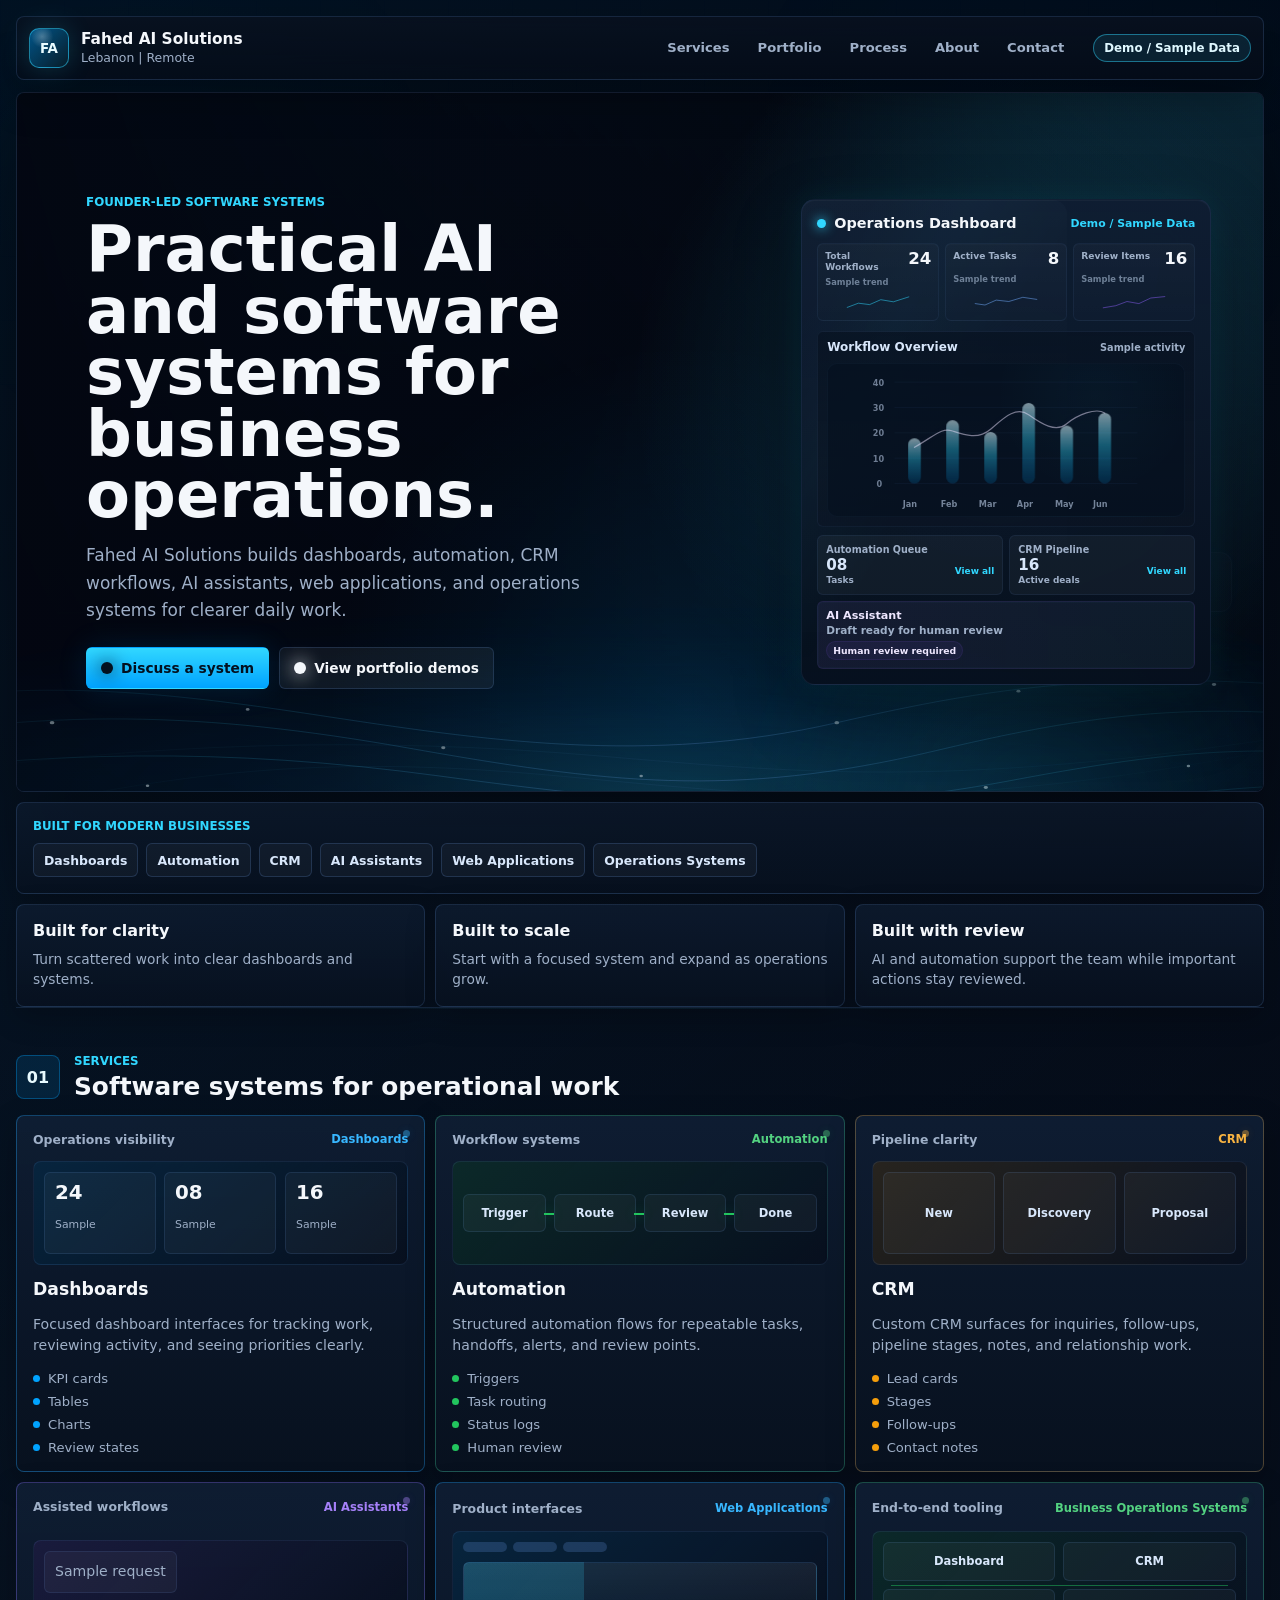
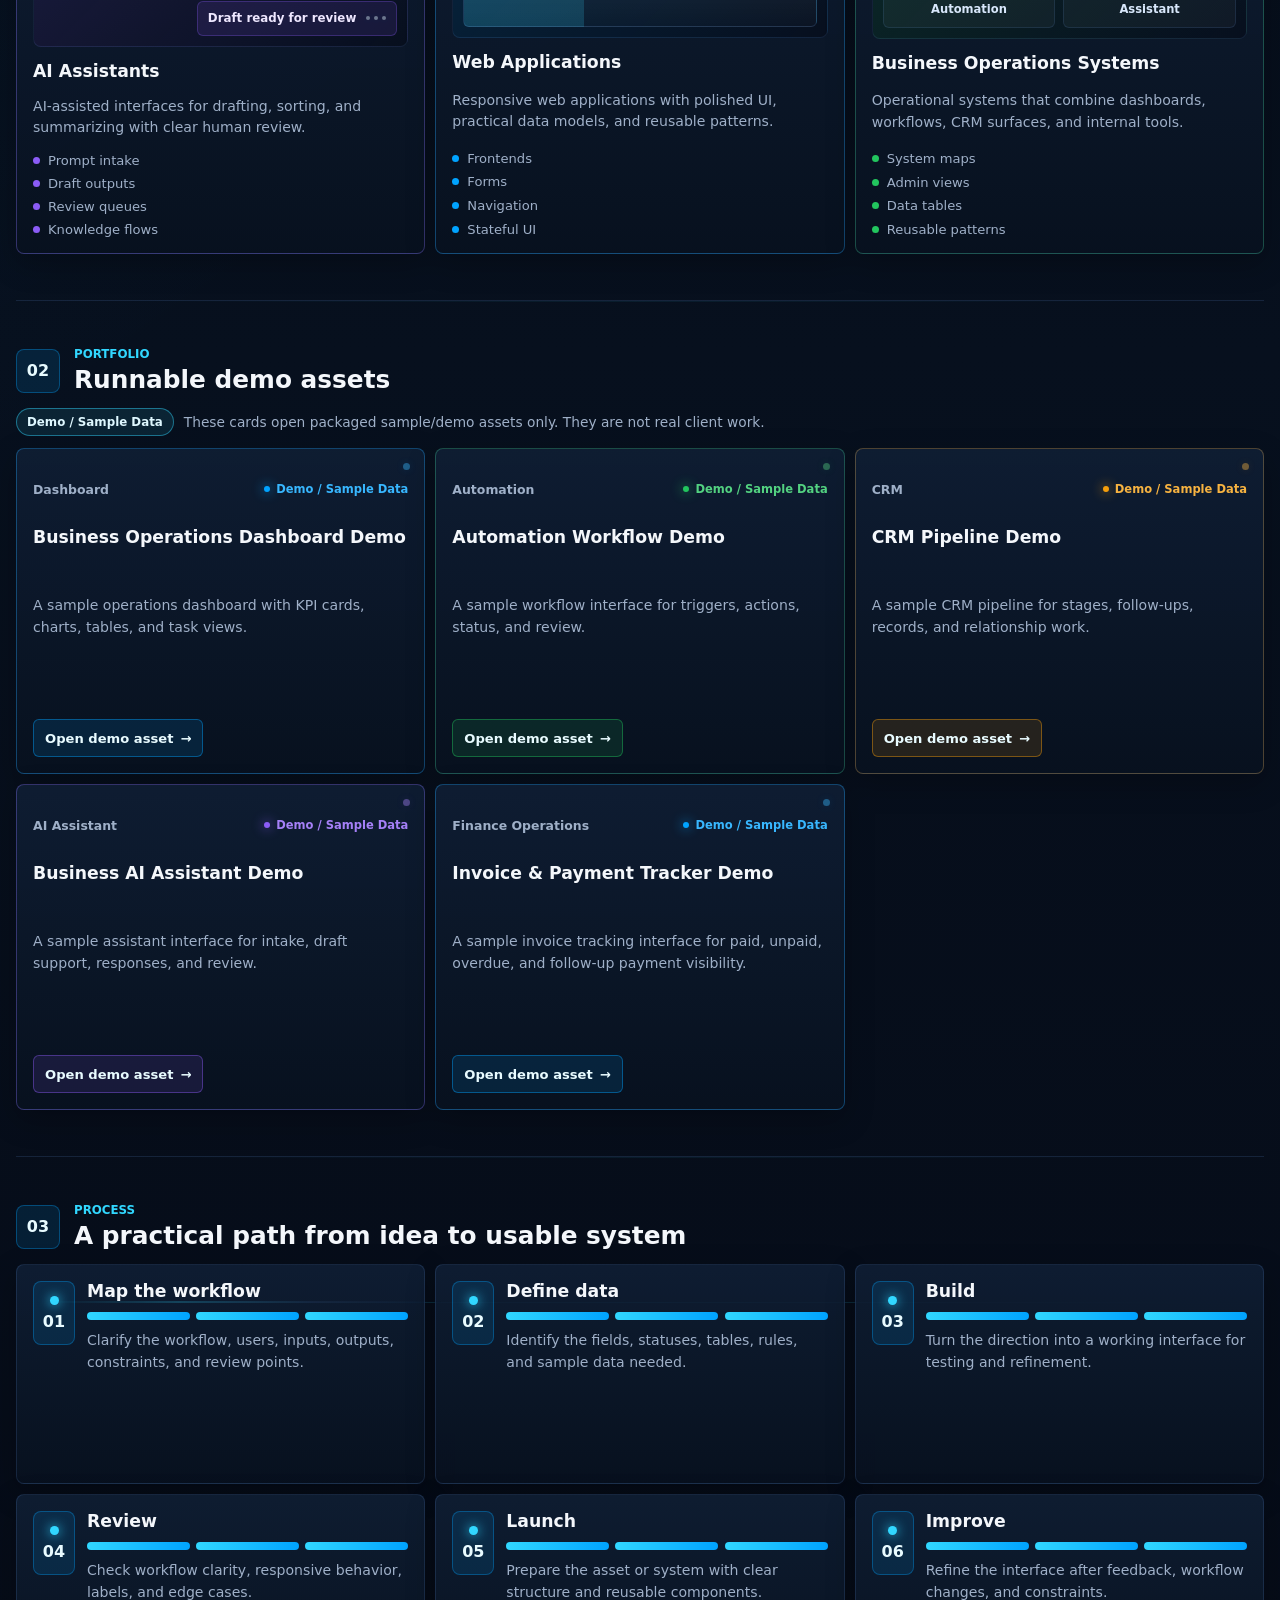
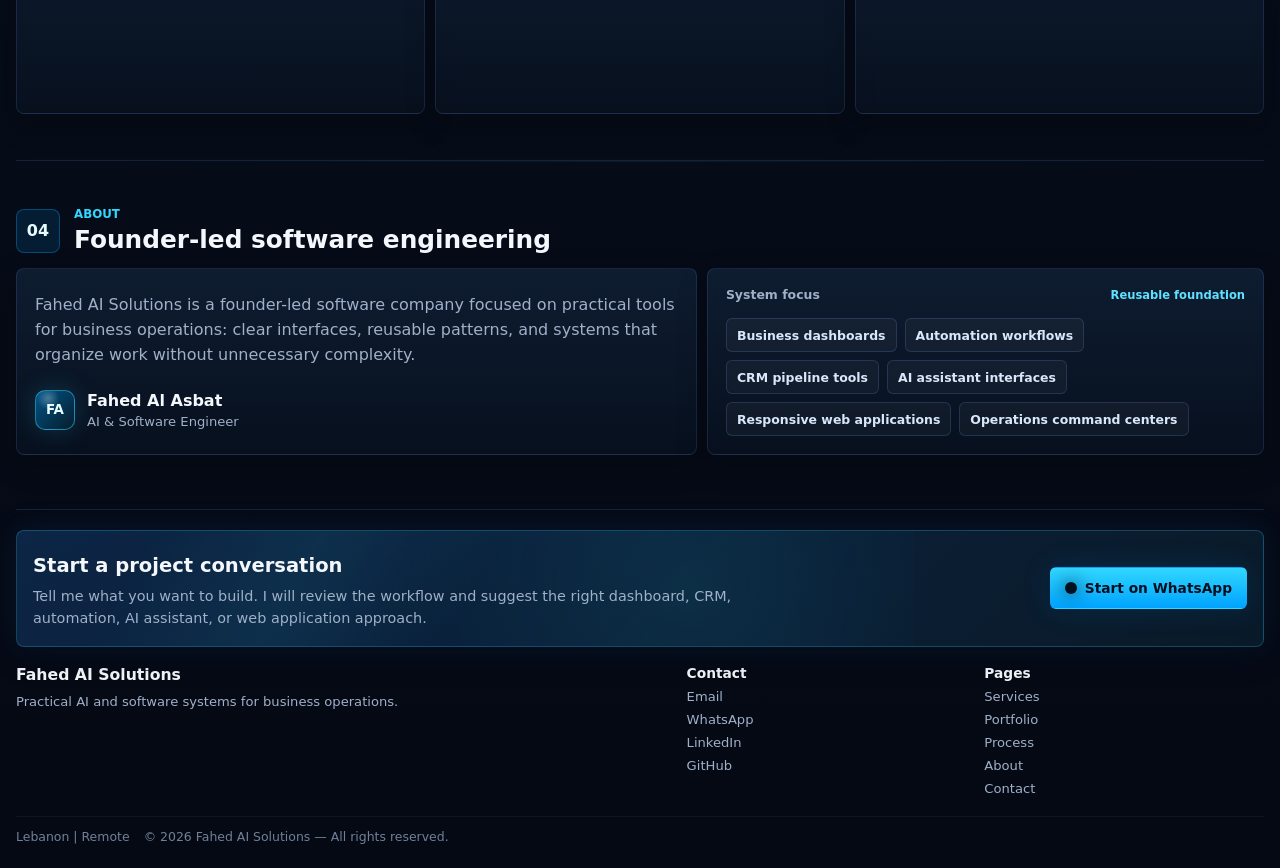
==== commit c4fb3809: "Add invoice payment tracker demo" ====
--- a/index.html
+++ b/index.html
@@ -226,7 +226,7 @@
       </footer>
     </div>
 
-    <script src="site-data.js"></script>
+    <script src="site-data.js?v=invoice-demo-1"></script>
     <script src="app.js"></script>
   </body>
 </html>
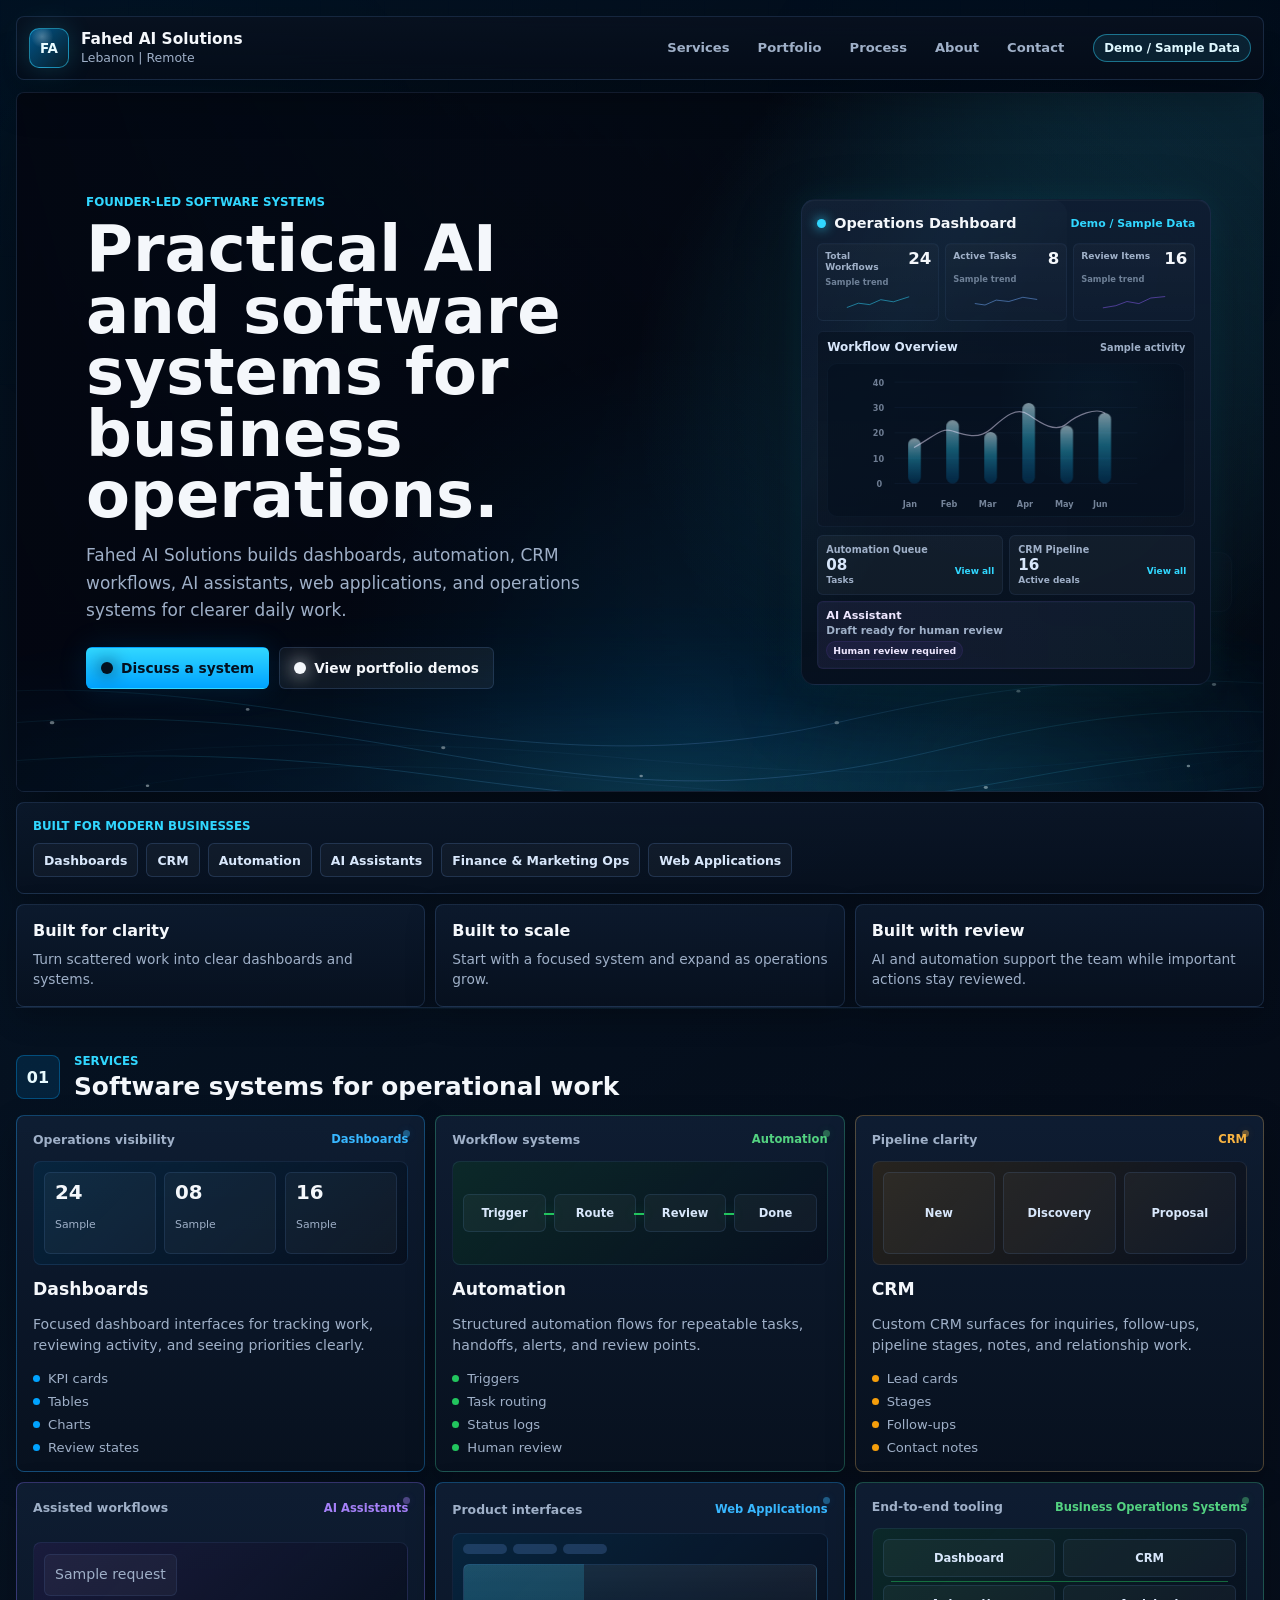
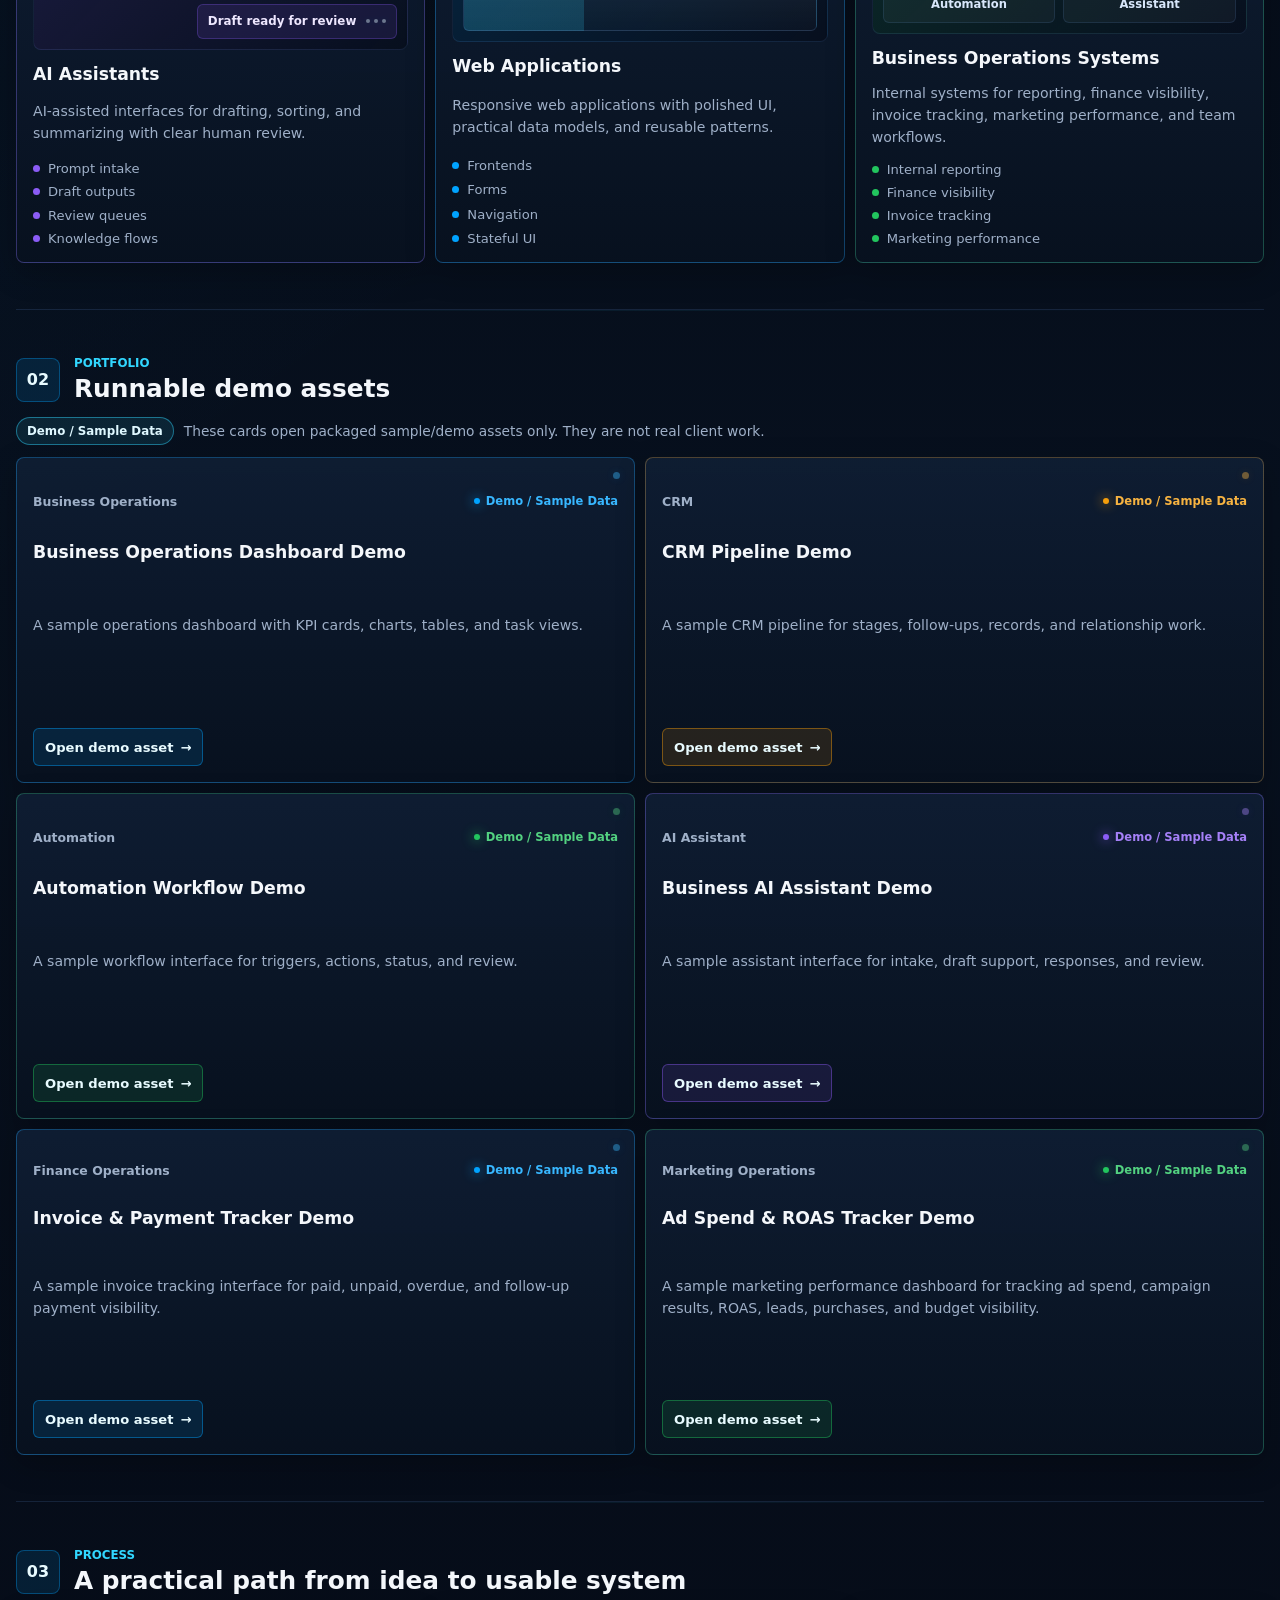
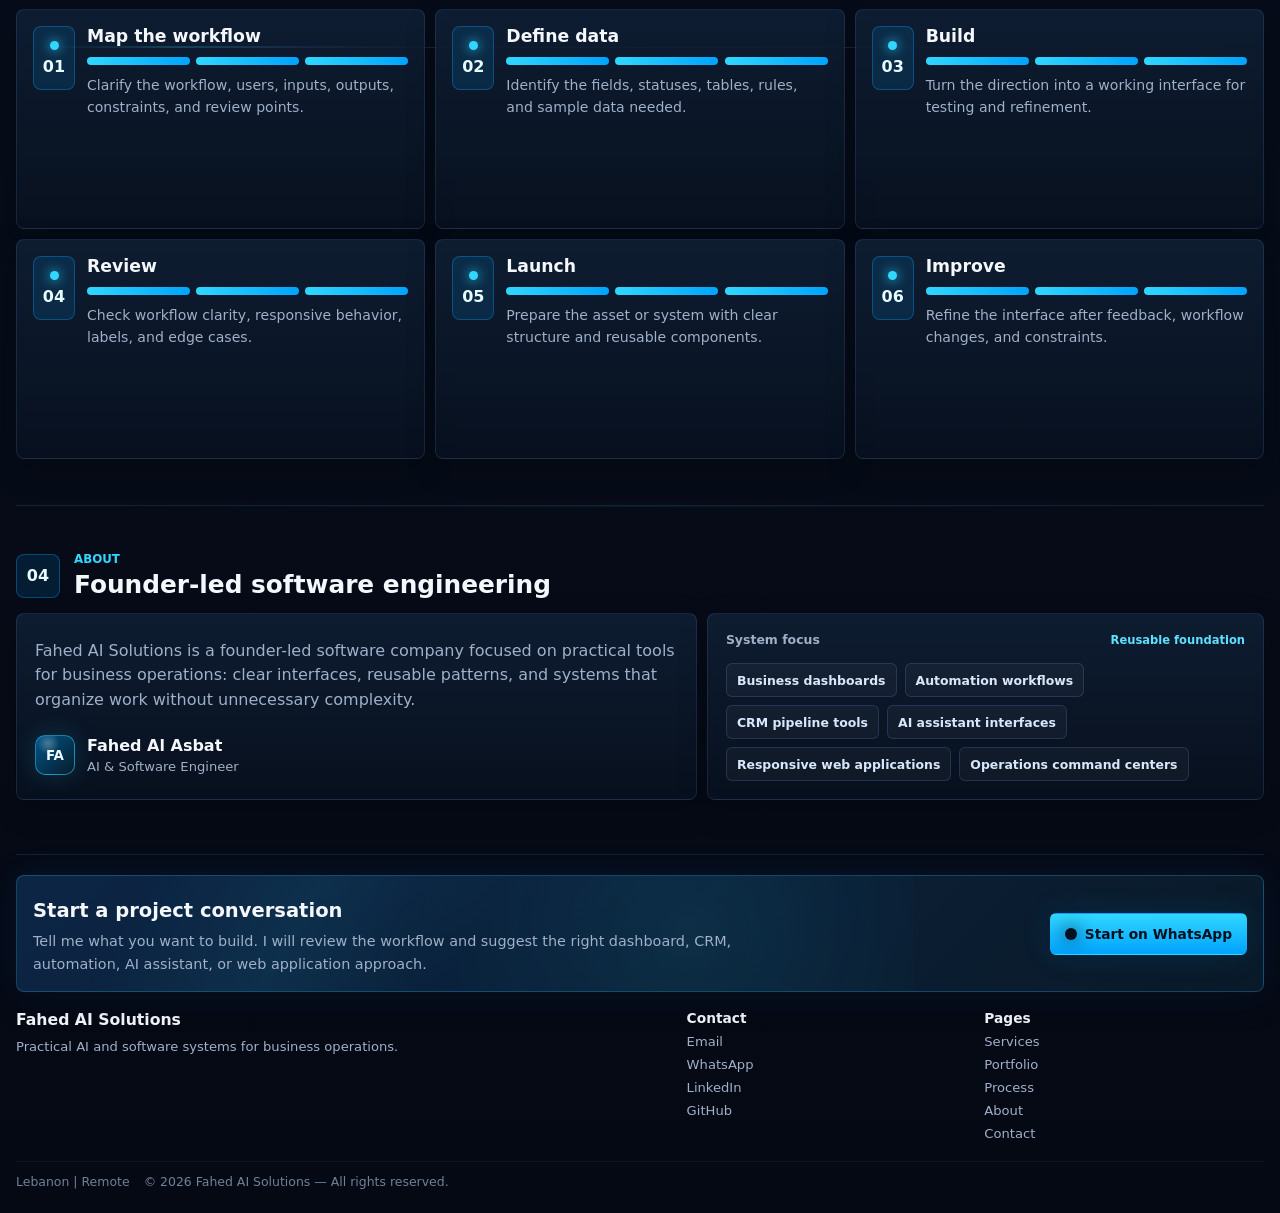
==== commit 214eba60: "Add ad spend demo and rebalance portfolio grid" ====
--- a/index.html
+++ b/index.html
@@ -226,7 +226,7 @@
       </footer>
     </div>
 
-    <script src="site-data.js?v=invoice-demo-1"></script>
+    <script src="site-data.js?v=portfolio-demos-final-1"></script>
     <script src="app.js"></script>
   </body>
 </html>
--- a/styles.css
+++ b/styles.css
@@ -1471,7 +1471,7 @@
 }
 
 .portfolio-grid {
-  grid-template-columns: repeat(5, minmax(0, 1fr));
+  grid-template-columns: repeat(3, minmax(0, 1fr));
 }
 
 .portfolio-card {
@@ -2240,7 +2240,7 @@
 
 @media (max-width: 1280px) {
   .portfolio-grid {
-    grid-template-columns: repeat(3, minmax(0, 1fr));
+    grid-template-columns: repeat(2, minmax(0, 1fr));
   }
 
   .process-grid {
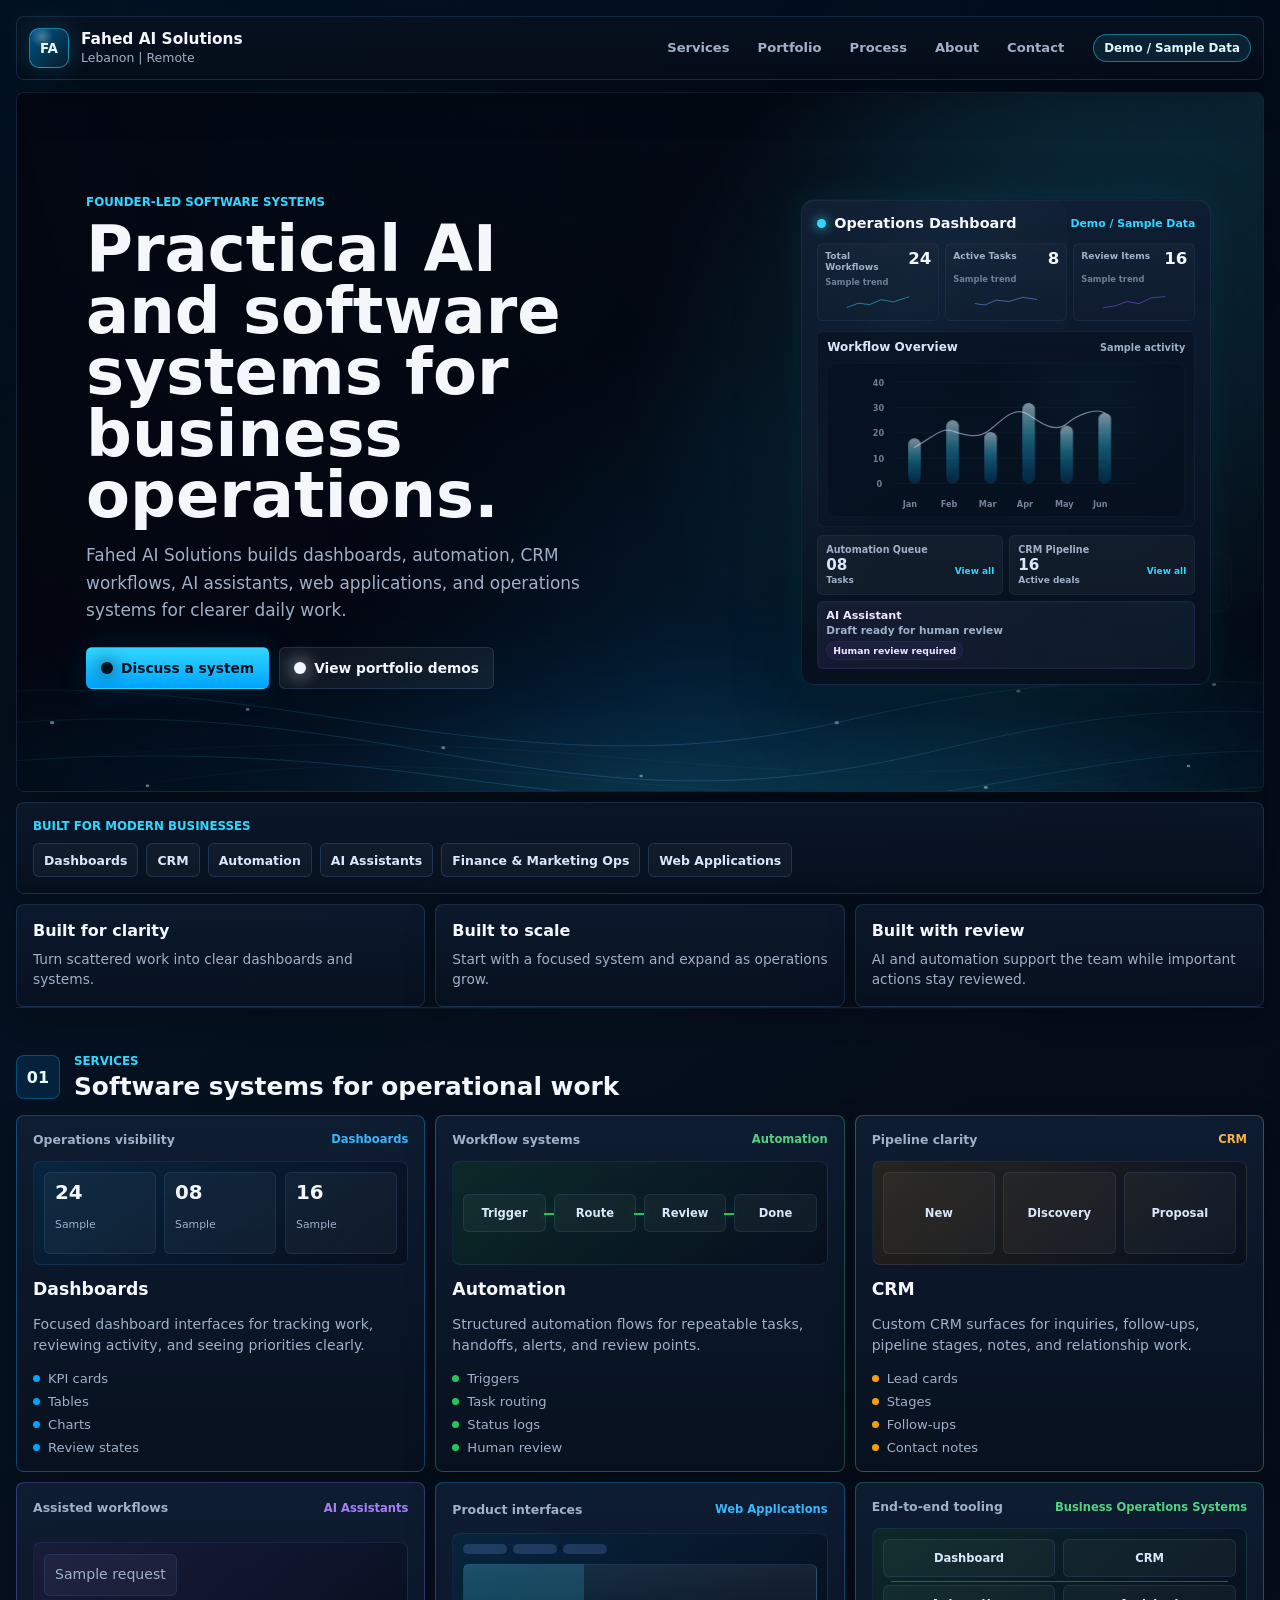
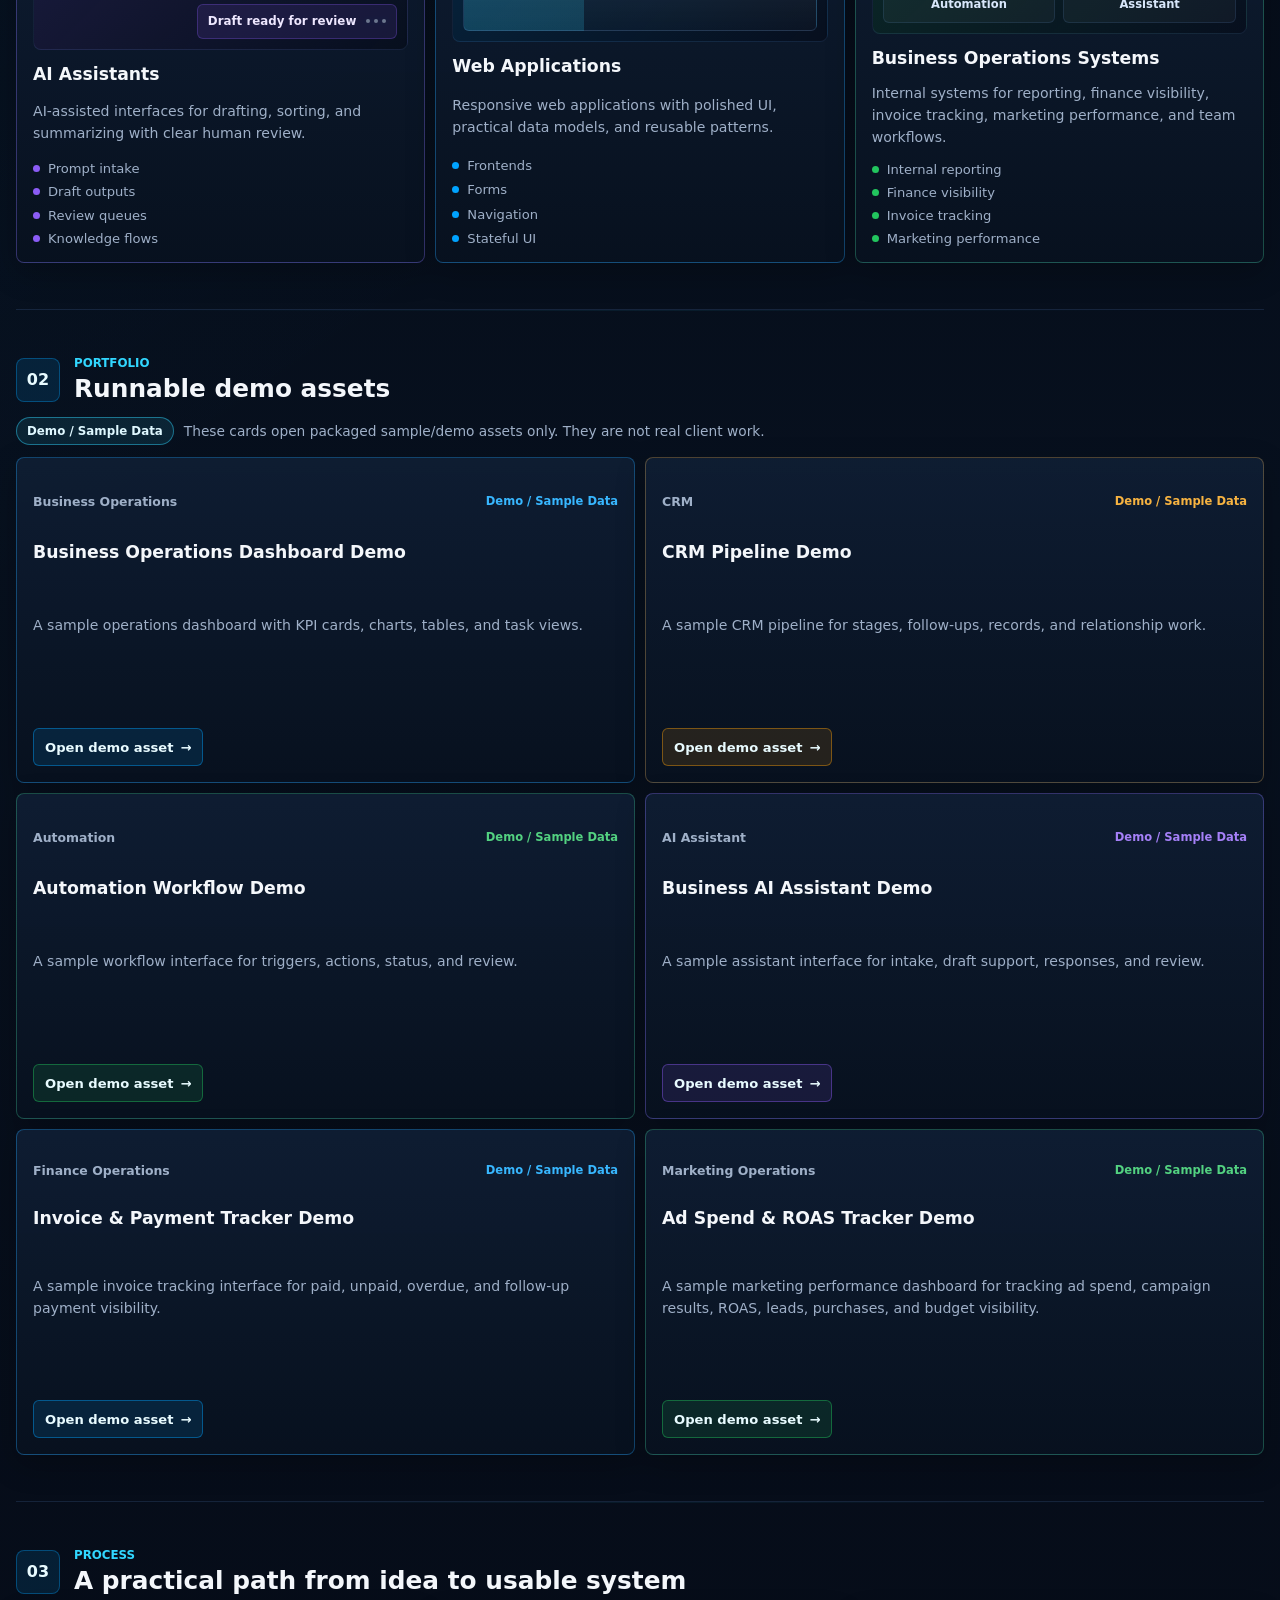
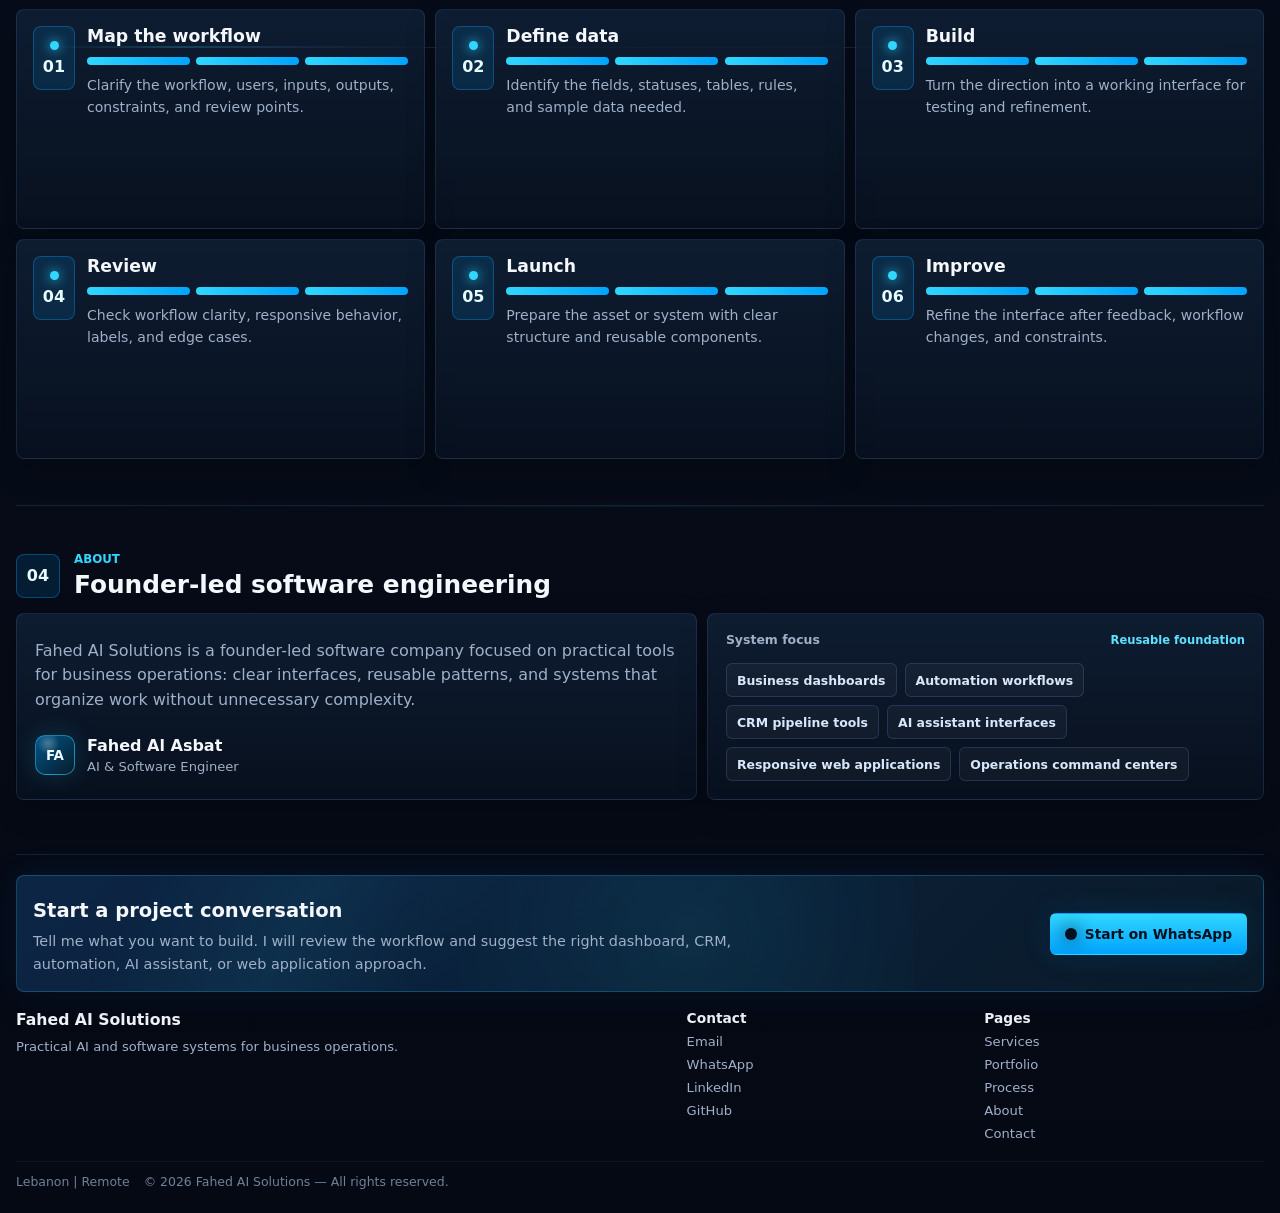
==== commit 5761f36a: "Remove remaining label dots and restore mobile chart trend line" ====
--- a/index.html
+++ b/index.html
@@ -7,7 +7,7 @@
     <meta name="description" content="Founder-led software systems for dashboards, automation, CRM, AI assistant interfaces, web applications, and business operations.">
     <meta property="og:title" content="Fahed AI Solutions | Practical Software Systems for Business Operations">
     <meta property="og:description" content="Founder-led dashboards, automation workflows, CRM tools, AI assistant interfaces, and web applications for business operations.">
-    <link rel="stylesheet" href="styles.css?v=demo-mobile-footer-1">
+    <link rel="stylesheet" href="styles.css?v=final-mobile-fix-2">
   </head>
   <body>
     <div class="site-shell">
--- a/styles.css
+++ b/styles.css
@@ -1188,22 +1188,6 @@
   transition: transform 180ms ease, border-color 180ms ease, box-shadow 180ms ease;
 }
 
-.service-card::after,
-.portfolio-card::after {
-  position: absolute;
-  top: 14px;
-  right: 14px;
-  width: 7px;
-  height: 7px;
-  border-radius: 50%;
-  background: color-mix(in srgb, var(--tone, var(--color-blue)) 78%, white);
-  box-shadow: 0 0 10px color-mix(in srgb, var(--tone, var(--color-blue)) 32%, transparent);
-  opacity: 0.42;
-  content: "";
-  pointer-events: none;
-  animation: launchDotPulse 2.6s ease-in-out infinite;
-}
-
 .service-card:hover,
 .portfolio-card:hover,
 .process-card:hover,
@@ -1411,17 +1395,6 @@
   display: inline-flex;
   align-items: center;
   gap: 6px;
-}
-
-.portfolio-card .card-topline em::before {
-  width: 6px;
-  height: 6px;
-  flex: 0 0 6px;
-  border-radius: 50%;
-  background: var(--tone, var(--color-cyan));
-  box-shadow: 0 0 12px var(--tone, var(--color-cyan));
-  content: "";
-  animation: statusPulse 1.9s ease-in-out infinite;
 }
 
 .service-card h3,
@@ -2004,19 +1977,6 @@
   }
 }
 
-@keyframes launchDotPulse {
-  0%,
-  100% {
-    opacity: 0.34;
-    transform: scale(0.88);
-  }
-
-  50% {
-    opacity: 0.62;
-    transform: scale(1.08);
-  }
-}
-
 @keyframes commandScan {
   0% {
     transform: translateX(-72%);
@@ -2383,10 +2343,6 @@
   .value-row,
   .site-footer {
     grid-template-columns: 1fr;
-  }
-
-  .service-card::after {
-    display: none;
   }
 
   .portfolio-card {
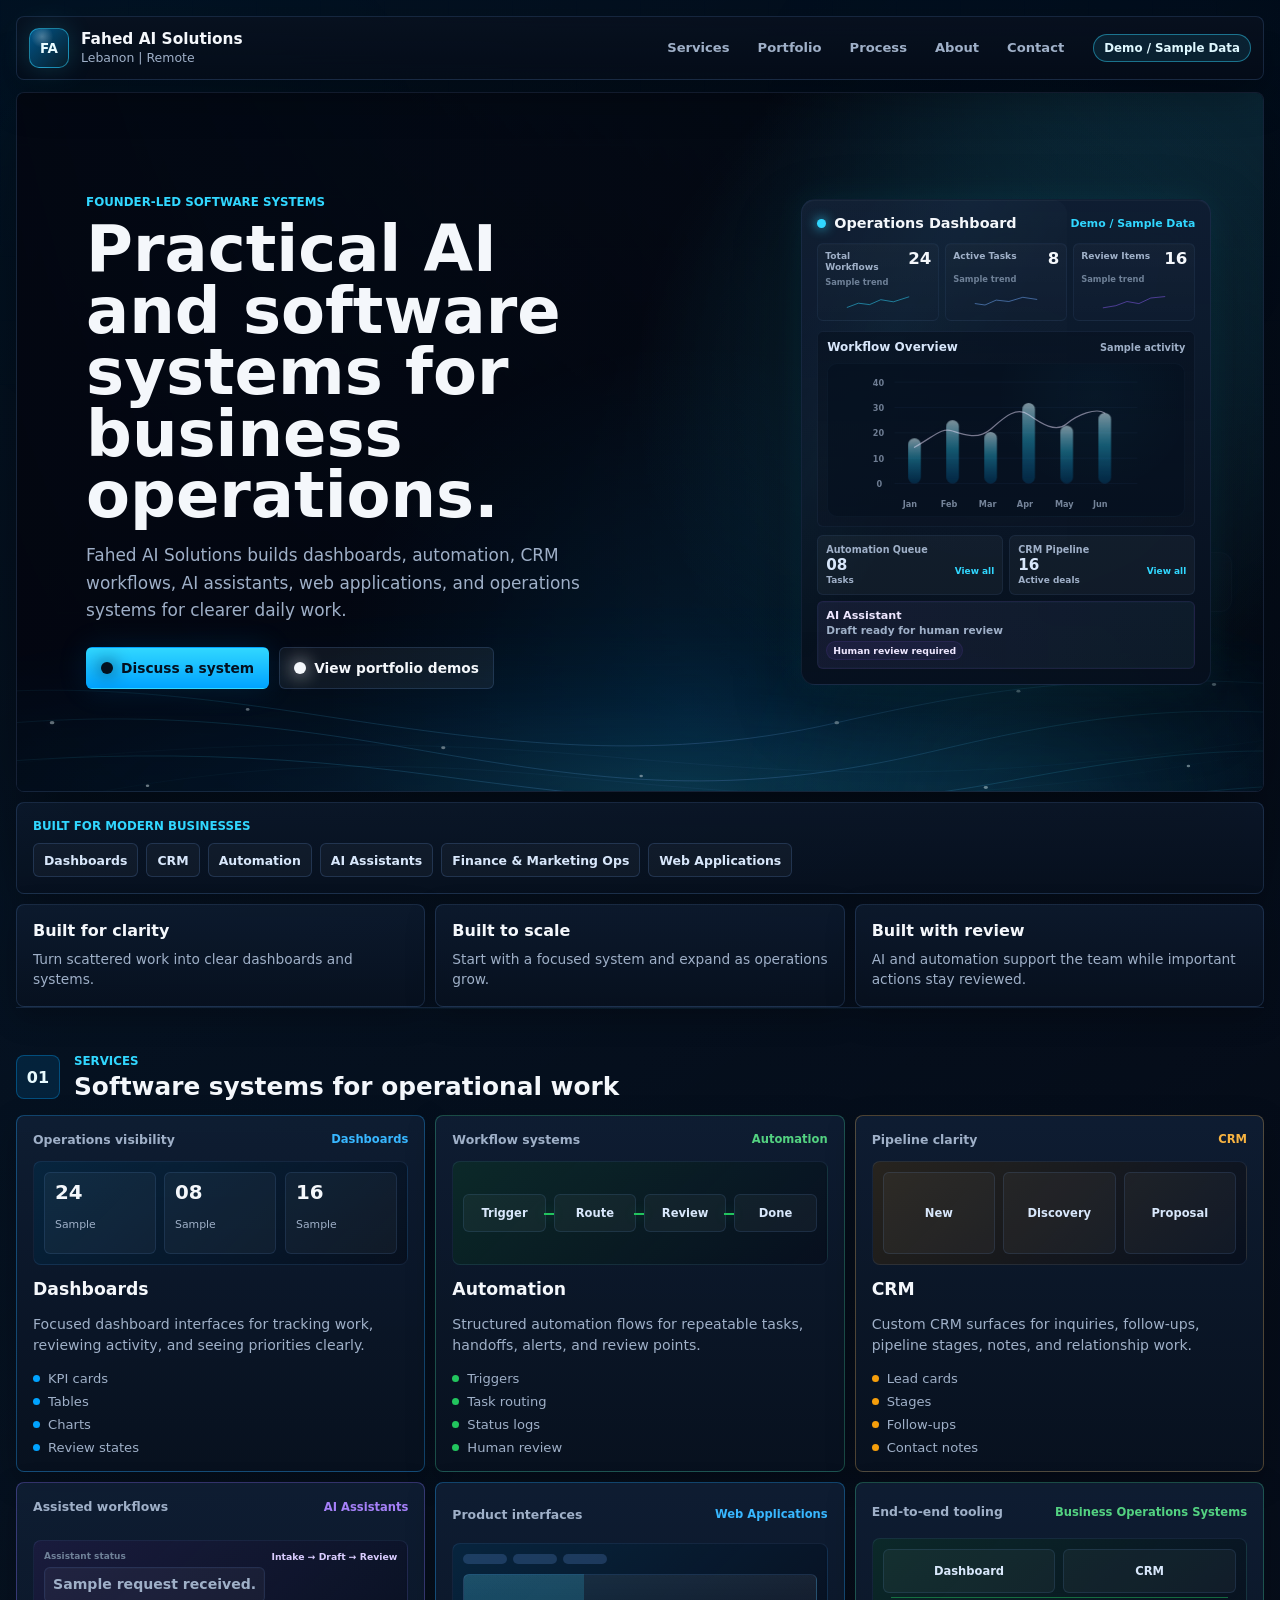
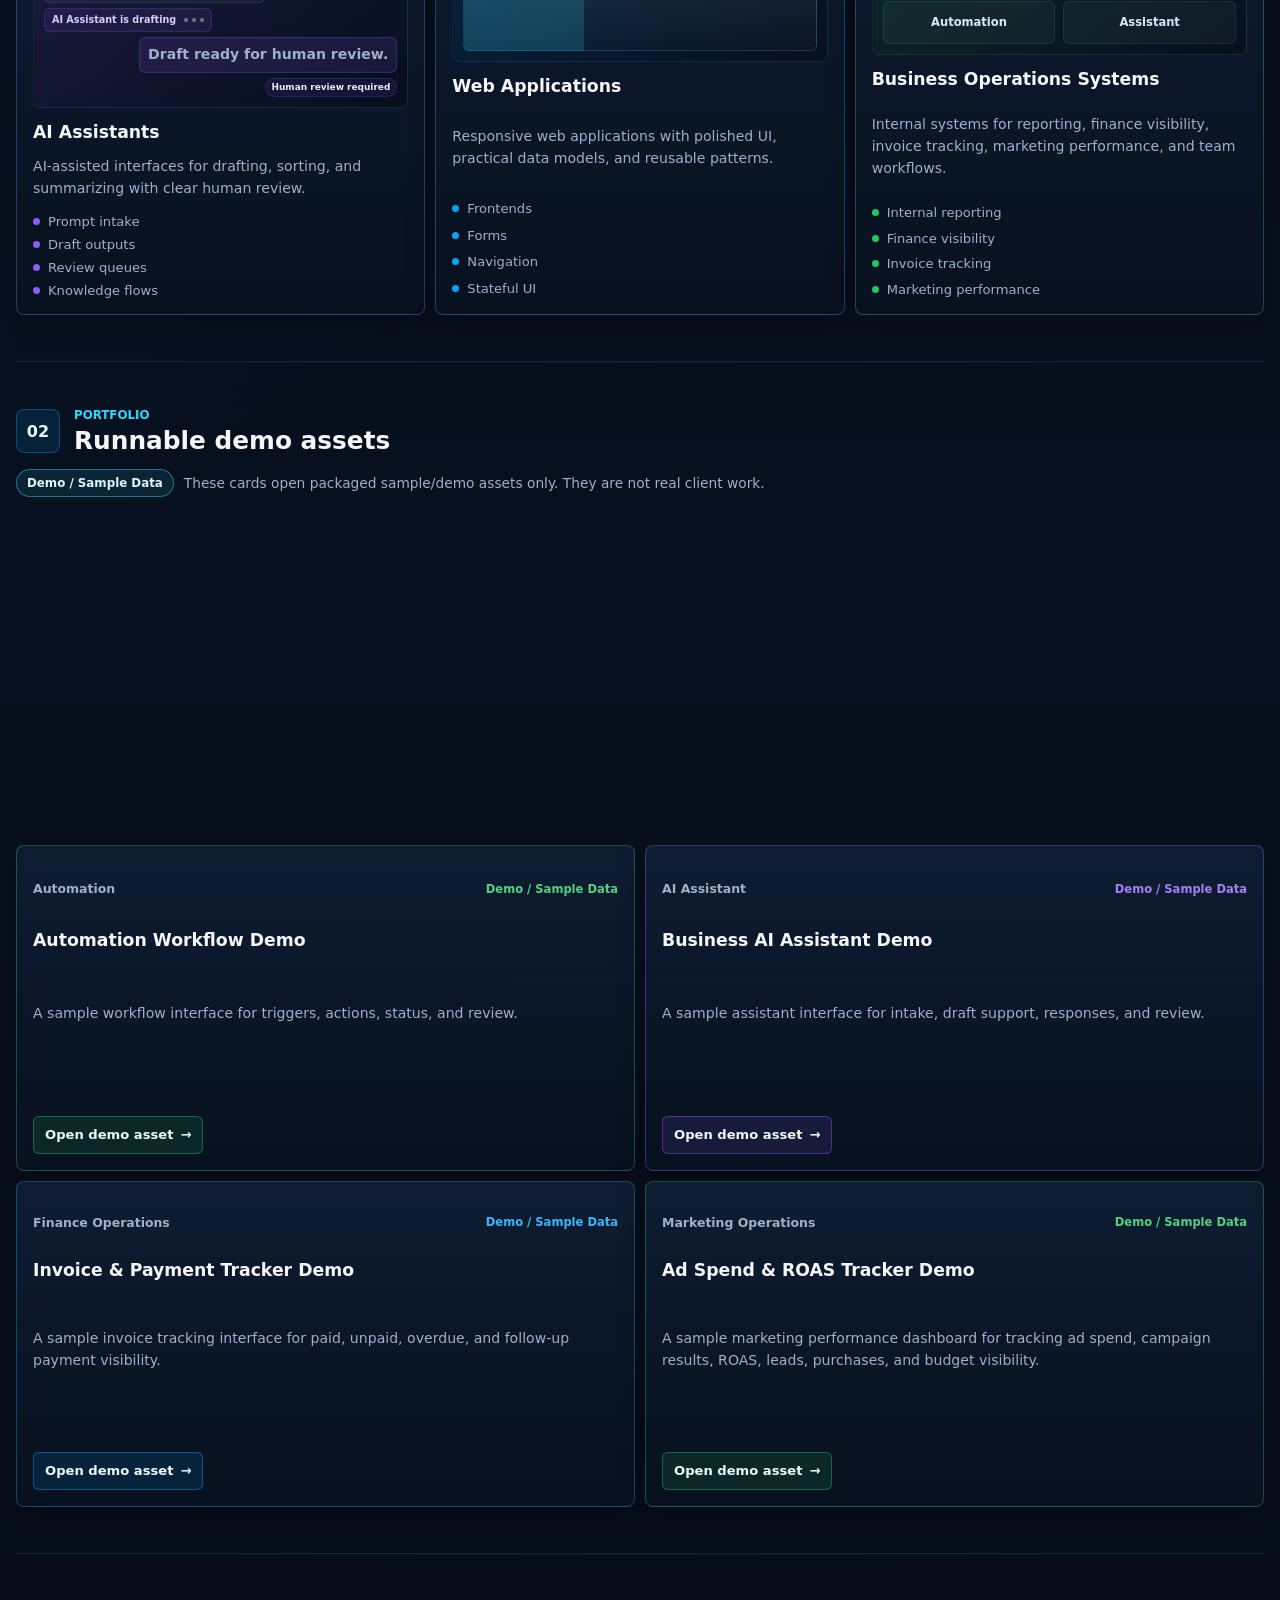
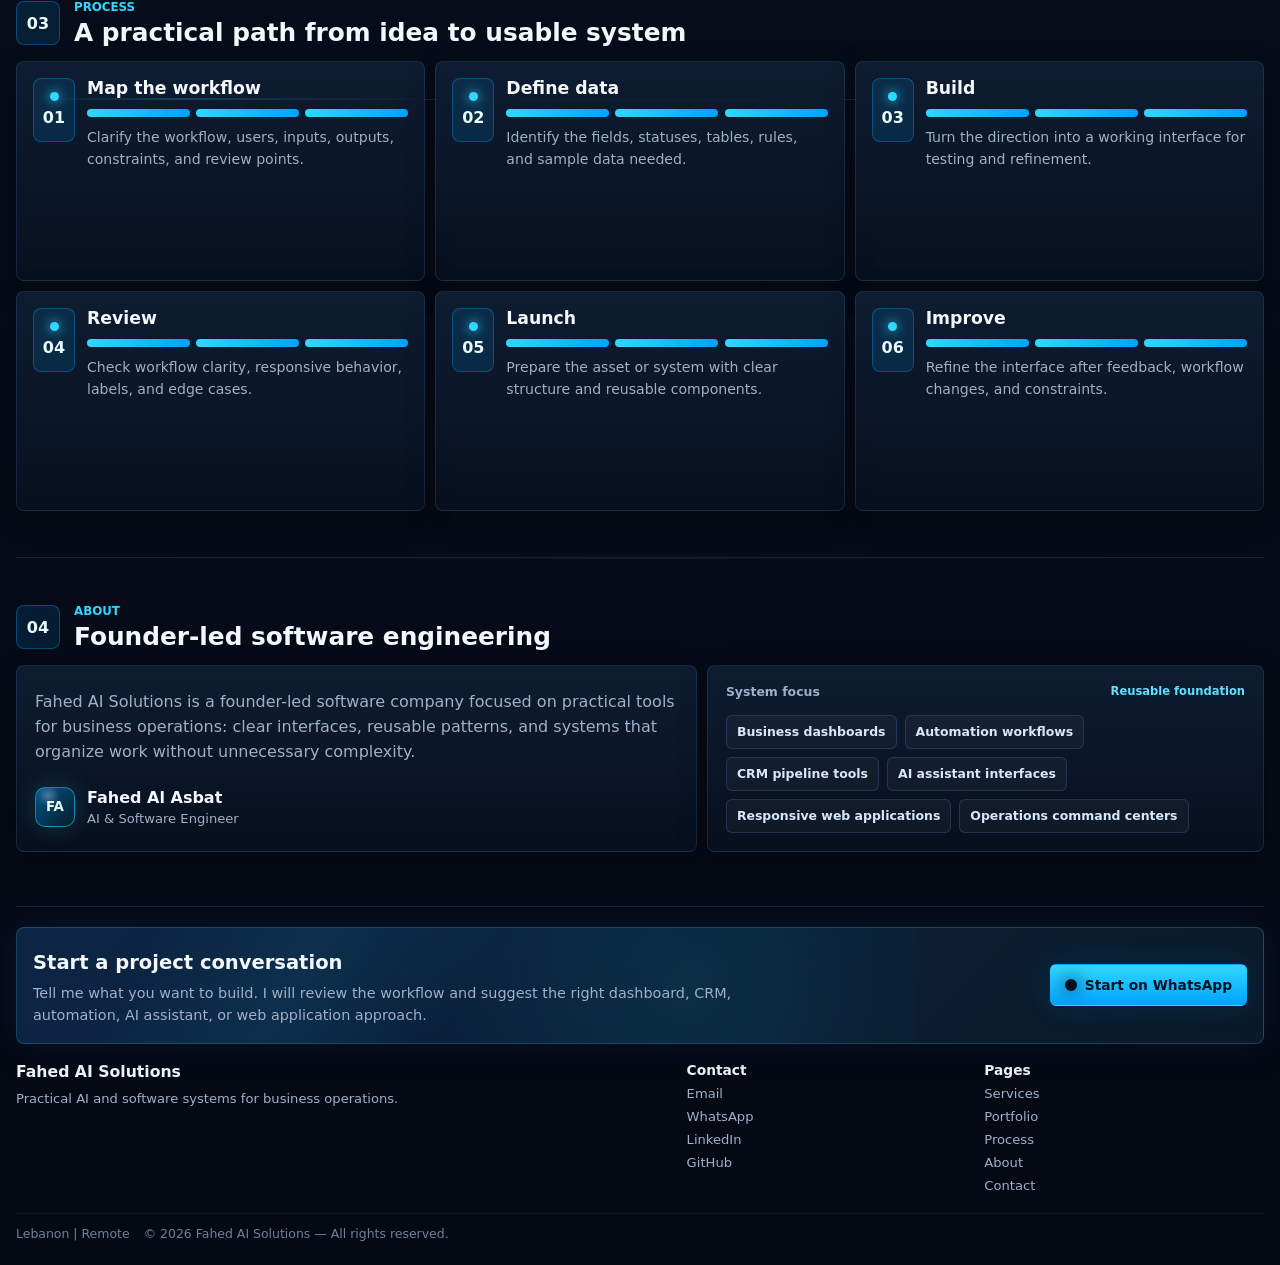
==== commit 631ef002: "Animate homepage AI assistant service card" ====
--- a/index.html
+++ b/index.html
@@ -7,7 +7,7 @@
     <meta name="description" content="Founder-led software systems for dashboards, automation, CRM, AI assistant interfaces, web applications, and business operations.">
     <meta property="og:title" content="Fahed AI Solutions | Practical Software Systems for Business Operations">
     <meta property="og:description" content="Founder-led dashboards, automation workflows, CRM tools, AI assistant interfaces, and web applications for business operations.">
-    <link rel="stylesheet" href="styles.css?v=final-mobile-fix-2">
+    <link rel="stylesheet" href="styles.css?v=homepage-ai-card-1">
   </head>
   <body>
     <div class="site-shell">
@@ -226,7 +226,7 @@
       </footer>
     </div>
 
-    <script src="site-data.js?v=portfolio-demos-final-1"></script>
-    <script src="app.js"></script>
+    <script src="site-data.js?v=homepage-ai-card-1"></script>
+    <script src="app.js?v=homepage-ai-card-1"></script>
   </body>
 </html>
--- a/styles.css
+++ b/styles.css
@@ -899,40 +899,89 @@
 
 .assistant-mockup {
   display: grid;
+  align-content: start;
+  gap: 5px;
+  margin-top: 12px;
+  min-height: 126px;
+  padding: 7px;
+  border-color: rgba(139, 92, 246, 0.16);
+  background:
+    linear-gradient(145deg, rgba(139, 92, 246, 0.12), rgba(49, 215, 255, 0.025)),
+    rgba(3, 8, 18, 0.52);
+}
+
+.assistant-service-status {
+  display: flex;
+  align-items: center;
+  justify-content: space-between;
   gap: 8px;
-  margin-top: 12px;
-}
-
-.assistant-mockup p {
+  min-width: 0;
+  color: var(--color-faint);
+  font-size: 0.56rem;
+  font-weight: 800;
+  line-height: 1.2;
+}
+
+.assistant-service-status span,
+.assistant-service-status strong {
+  min-width: 0;
+  overflow-wrap: anywhere;
+}
+
+.assistant-service-status strong {
+  color: #dacdff;
+  font-size: 0.58rem;
+  font-weight: 850;
+}
+
+.assistant-service-bubble,
+.assistant-service-typing {
+  margin: 0;
+  border: 1px solid rgba(117, 171, 255, 0.12);
+  border-radius: var(--radius-sm);
+  box-shadow: inset 0 0 0 1px rgba(255, 255, 255, 0.014);
+}
+
+.assistant-service-bubble {
   width: fit-content;
-  max-width: 92%;
-  margin: 0;
-  padding: 9px 10px;
-  border: 1px solid rgba(117, 171, 255, 0.11);
-  border-radius: var(--radius-sm);
-  color: var(--color-muted);
+  max-width: 94%;
+  padding: 6px 8px;
+  font-size: 0.65rem;
+  font-weight: 760;
+  line-height: 1.28;
+  overflow-wrap: anywhere;
+}
+
+.assistant-service-request {
+  justify-self: start;
+  color: #cfdcf0;
   background: rgba(255, 255, 255, 0.04);
-  font-size: 0.76rem;
-  line-height: 1.35;
-}
-
-.assistant-service-draft {
+  animation: assistantRequestCycle 7.4s ease-in-out infinite;
+}
+
+.assistant-service-typing {
   display: inline-flex;
   align-items: center;
   justify-content: space-between;
-  gap: 10px;
-  justify-self: end;
+  gap: 8px;
+  justify-self: start;
   width: fit-content;
-  max-width: 94%;
-  padding: 9px 10px;
-  border-color: rgba(139, 92, 246, 0.28);
-  border: 1px solid rgba(139, 92, 246, 0.28);
-  border-radius: var(--radius-sm);
-  color: #eee7ff;
-  background: rgba(139, 92, 246, 0.12);
-  font-size: 0.74rem;
+  max-width: 100%;
+  padding: 5px 7px;
+  color: #d8ccff;
+  background: rgba(139, 92, 246, 0.09);
+  border-color: rgba(139, 92, 246, 0.18);
+  font-size: 0.6rem;
   font-weight: 800;
   line-height: 1.25;
+  animation: assistantTypingCycle 7.4s ease-in-out infinite;
+}
+
+.assistant-service-typing span {
+  min-width: 0;
+  overflow: hidden;
+  text-overflow: ellipsis;
+  white-space: nowrap;
 }
 
 .assistant-service-dots {
@@ -940,6 +989,30 @@
   align-items: center;
   gap: 4px;
   flex: 0 0 auto;
+}
+
+.assistant-service-response {
+  justify-self: end;
+  color: #f0eaff;
+  background: rgba(139, 92, 246, 0.13);
+  border-color: rgba(139, 92, 246, 0.24);
+  animation: assistantResponseCycle 7.4s ease-in-out infinite, assistantDraftSoftGlow 7.4s ease-in-out infinite;
+}
+
+.assistant-service-review {
+  justify-self: end;
+  width: fit-content;
+  max-width: 100%;
+  padding: 3px 6px;
+  border: 1px solid rgba(139, 92, 246, 0.16);
+  border-radius: 999px;
+  color: #eee7ff;
+  background: rgba(139, 92, 246, 0.09);
+  font-size: 0.56rem;
+  font-weight: 850;
+  line-height: 1.2;
+  white-space: nowrap;
+  animation: assistantReviewCycle 7.4s ease-in-out infinite;
 }
 
 .section-kicker {
@@ -2014,6 +2087,99 @@
   }
 }
 
+@keyframes assistantRequestCycle {
+  0% {
+    opacity: 0;
+    transform: translateY(3px);
+  }
+
+  12%,
+  86% {
+    opacity: 1;
+    transform: translateY(0);
+  }
+
+  100% {
+    opacity: 0.68;
+    transform: translateY(0);
+  }
+}
+
+@keyframes assistantTypingCycle {
+  0%,
+  16% {
+    opacity: 0;
+    transform: translateY(3px);
+  }
+
+  26%,
+  52% {
+    opacity: 1;
+    transform: translateY(0);
+  }
+
+  66%,
+  100% {
+    opacity: 0;
+    transform: translateY(0);
+  }
+}
+
+@keyframes assistantResponseCycle {
+  0%,
+  36% {
+    opacity: 0;
+    transform: translateY(4px);
+  }
+
+  50%,
+  90% {
+    opacity: 1;
+    transform: translateY(0);
+  }
+
+  100% {
+    opacity: 0.72;
+    transform: translateY(0);
+  }
+}
+
+@keyframes assistantReviewCycle {
+  0%,
+  52% {
+    opacity: 0;
+    transform: translateY(3px);
+  }
+
+  64%,
+  90% {
+    opacity: 1;
+    transform: translateY(0);
+  }
+
+  100% {
+    opacity: 0.72;
+    transform: translateY(0);
+  }
+}
+
+@keyframes assistantDraftSoftGlow {
+  0%,
+  44%,
+  100% {
+    box-shadow:
+      inset 0 0 0 1px rgba(255, 255, 255, 0.014),
+      0 0 0 rgba(139, 92, 246, 0);
+  }
+
+  58%,
+  82% {
+    box-shadow:
+      inset 0 0 0 1px rgba(255, 255, 255, 0.02),
+      0 0 13px rgba(139, 92, 246, 0.08);
+  }
+}
+
 @keyframes aiReviewGlow {
   0%,
   100% {
@@ -2490,10 +2656,15 @@
     justify-self: start;
   }
 
-  .assistant-service-draft {
+  .assistant-service-typing,
+  .assistant-service-response {
     justify-self: stretch;
     width: auto;
     max-width: 100%;
+  }
+
+  .assistant-service-review {
+    justify-self: start;
   }
 
   .automation-mockup span:not(:last-child)::after {
@@ -2556,4 +2727,14 @@
   .contact-link:hover {
     transform: none;
   }
-}
+
+  .assistant-service-request,
+  .assistant-service-typing,
+  .assistant-service-response,
+  .assistant-service-review,
+  .assistant-service-dots i {
+    opacity: 1;
+    transform: none;
+    animation: none !important;
+  }
+}
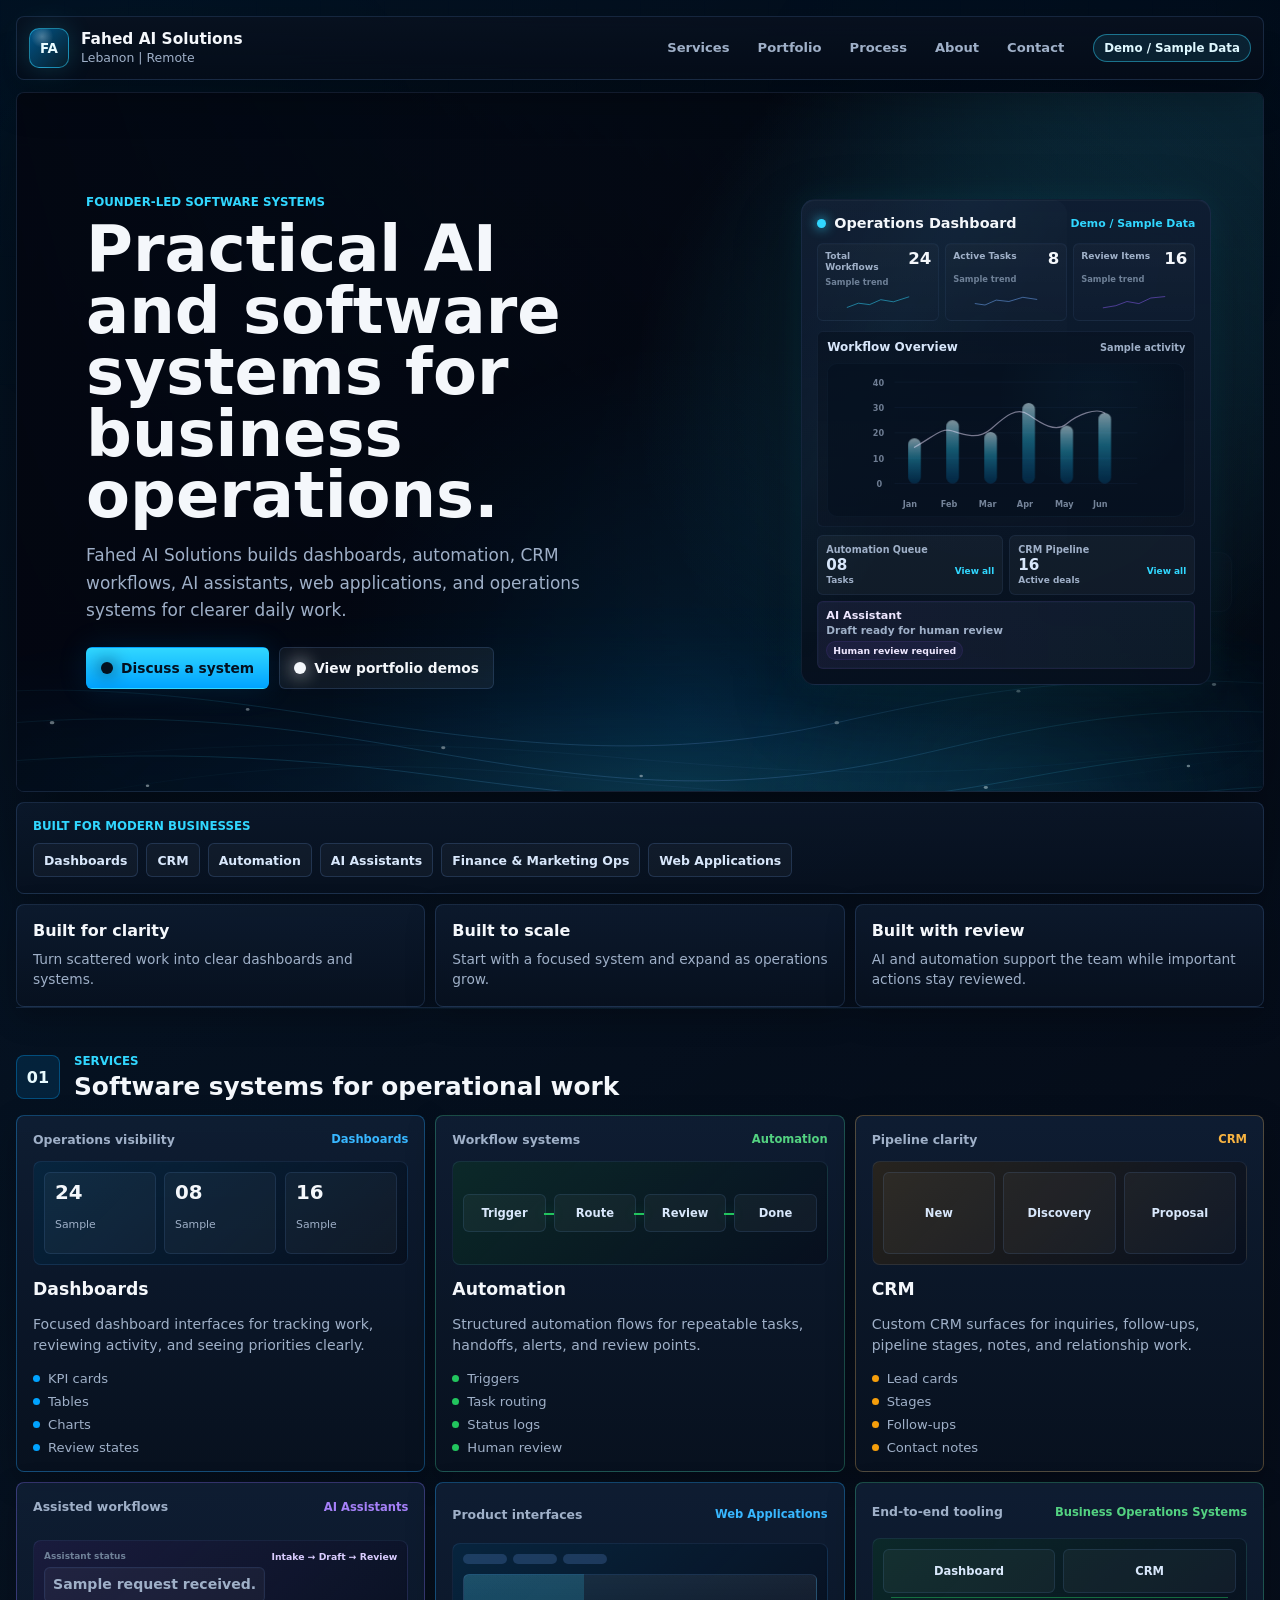
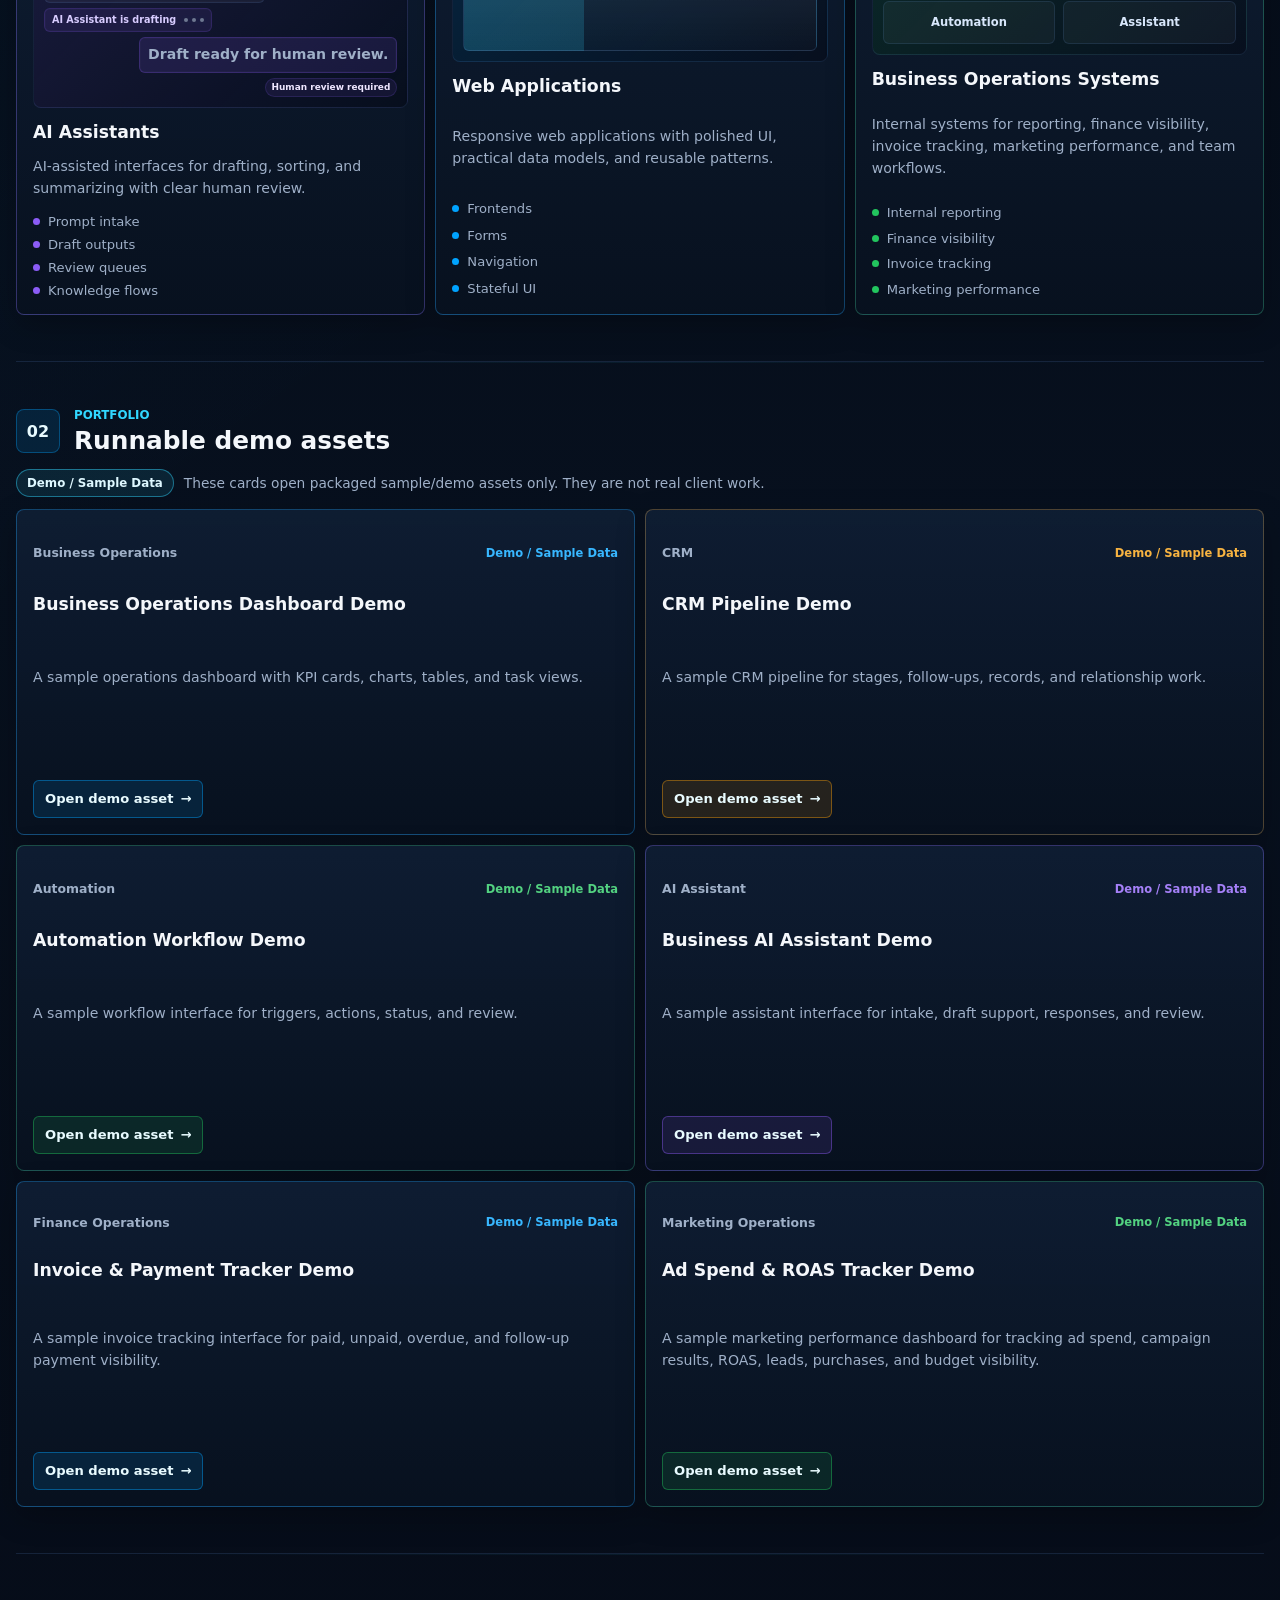
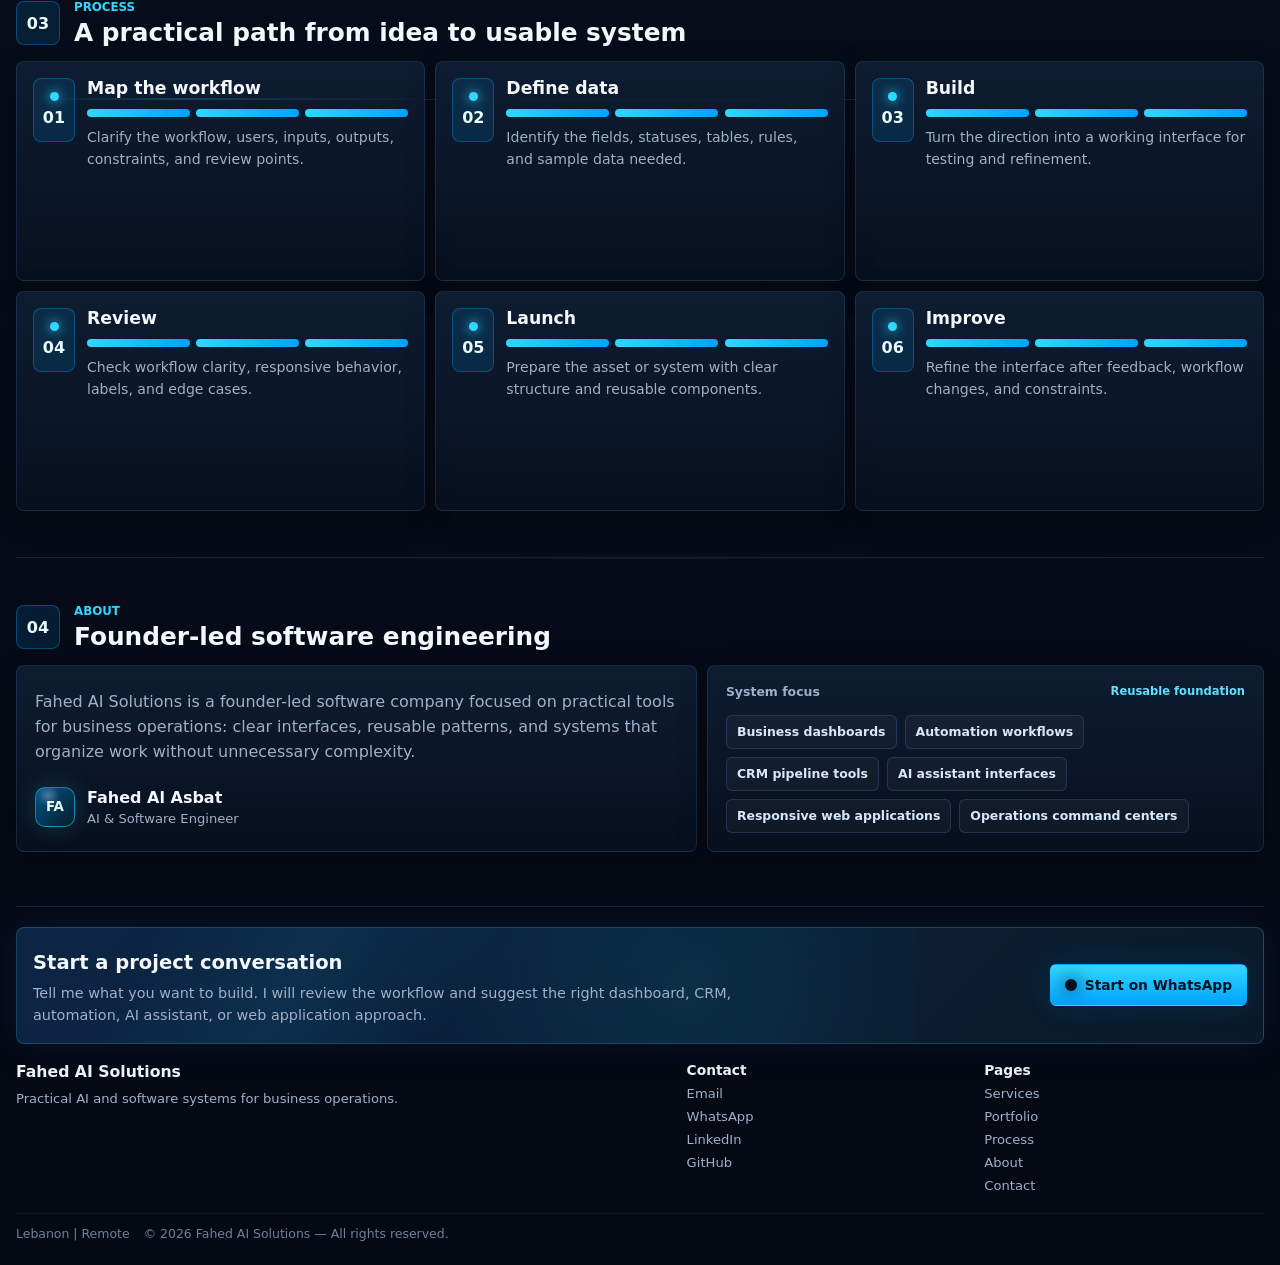
==== commit d8206cda: "Bust homepage AI card cache" ====
--- a/index.html
+++ b/index.html
@@ -7,7 +7,7 @@
     <meta name="description" content="Founder-led software systems for dashboards, automation, CRM, AI assistant interfaces, web applications, and business operations.">
     <meta property="og:title" content="Fahed AI Solutions | Practical Software Systems for Business Operations">
     <meta property="og:description" content="Founder-led dashboards, automation workflows, CRM tools, AI assistant interfaces, and web applications for business operations.">
-    <link rel="stylesheet" href="styles.css?v=homepage-ai-card-1">
+    <link rel="stylesheet" href="styles.css?v=homepage-ai-card-2">
   </head>
   <body>
     <div class="site-shell">
@@ -227,6 +227,6 @@
     </div>
 
     <script src="site-data.js?v=homepage-ai-card-1"></script>
-    <script src="app.js?v=homepage-ai-card-1"></script>
+    <script src="app.js?v=homepage-ai-card-2"></script>
   </body>
 </html>
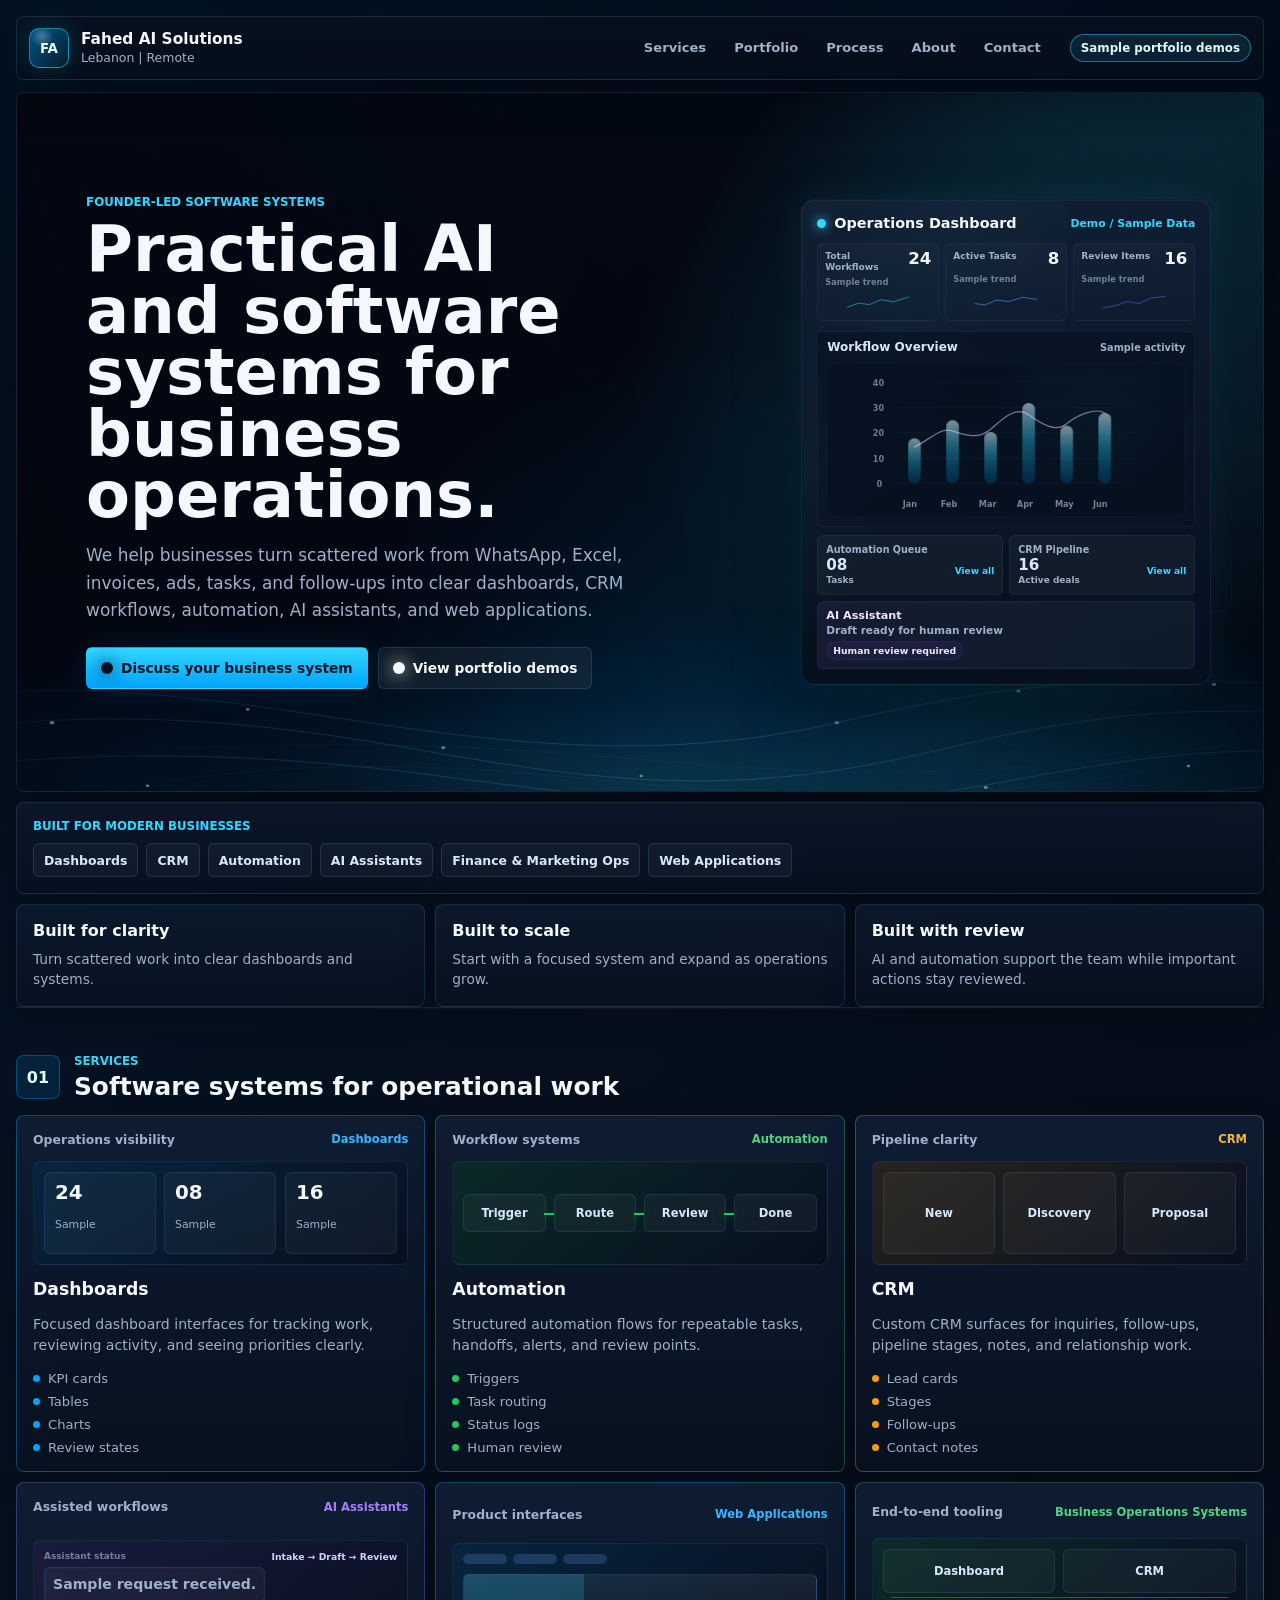
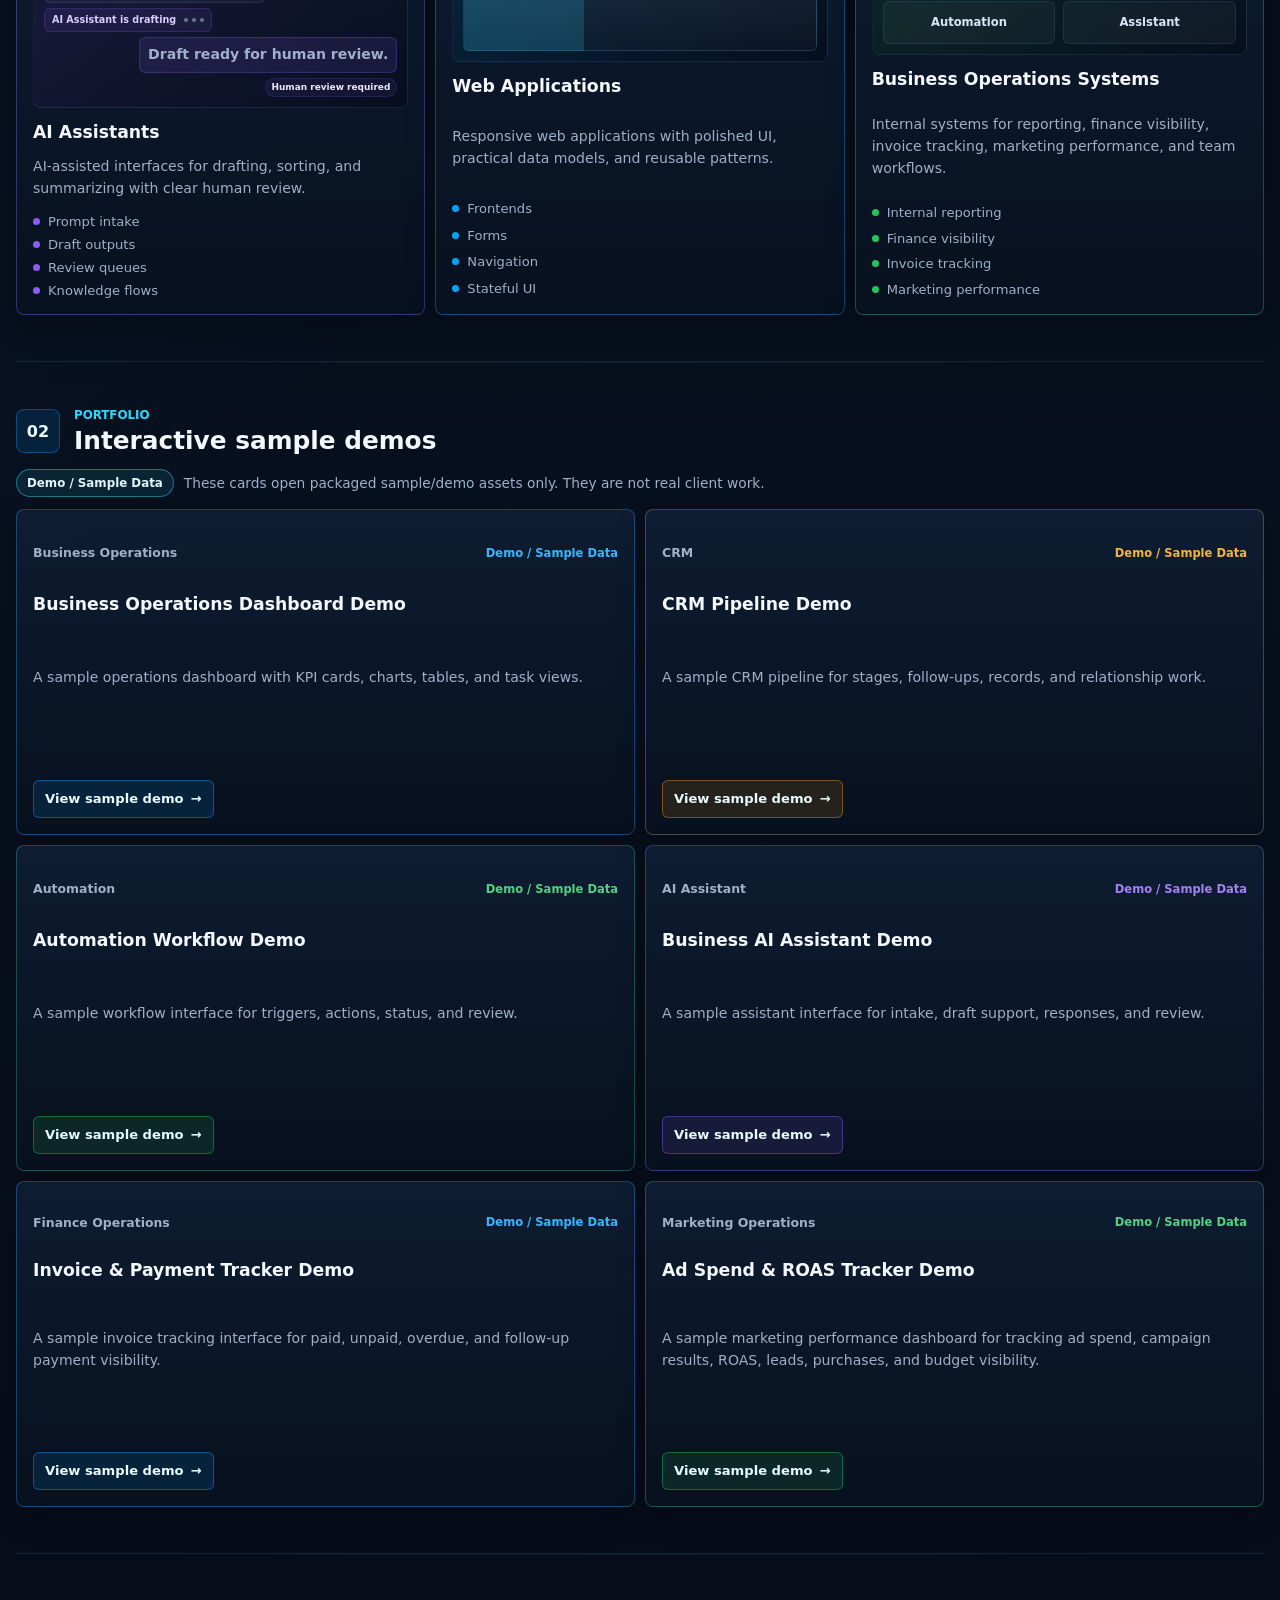
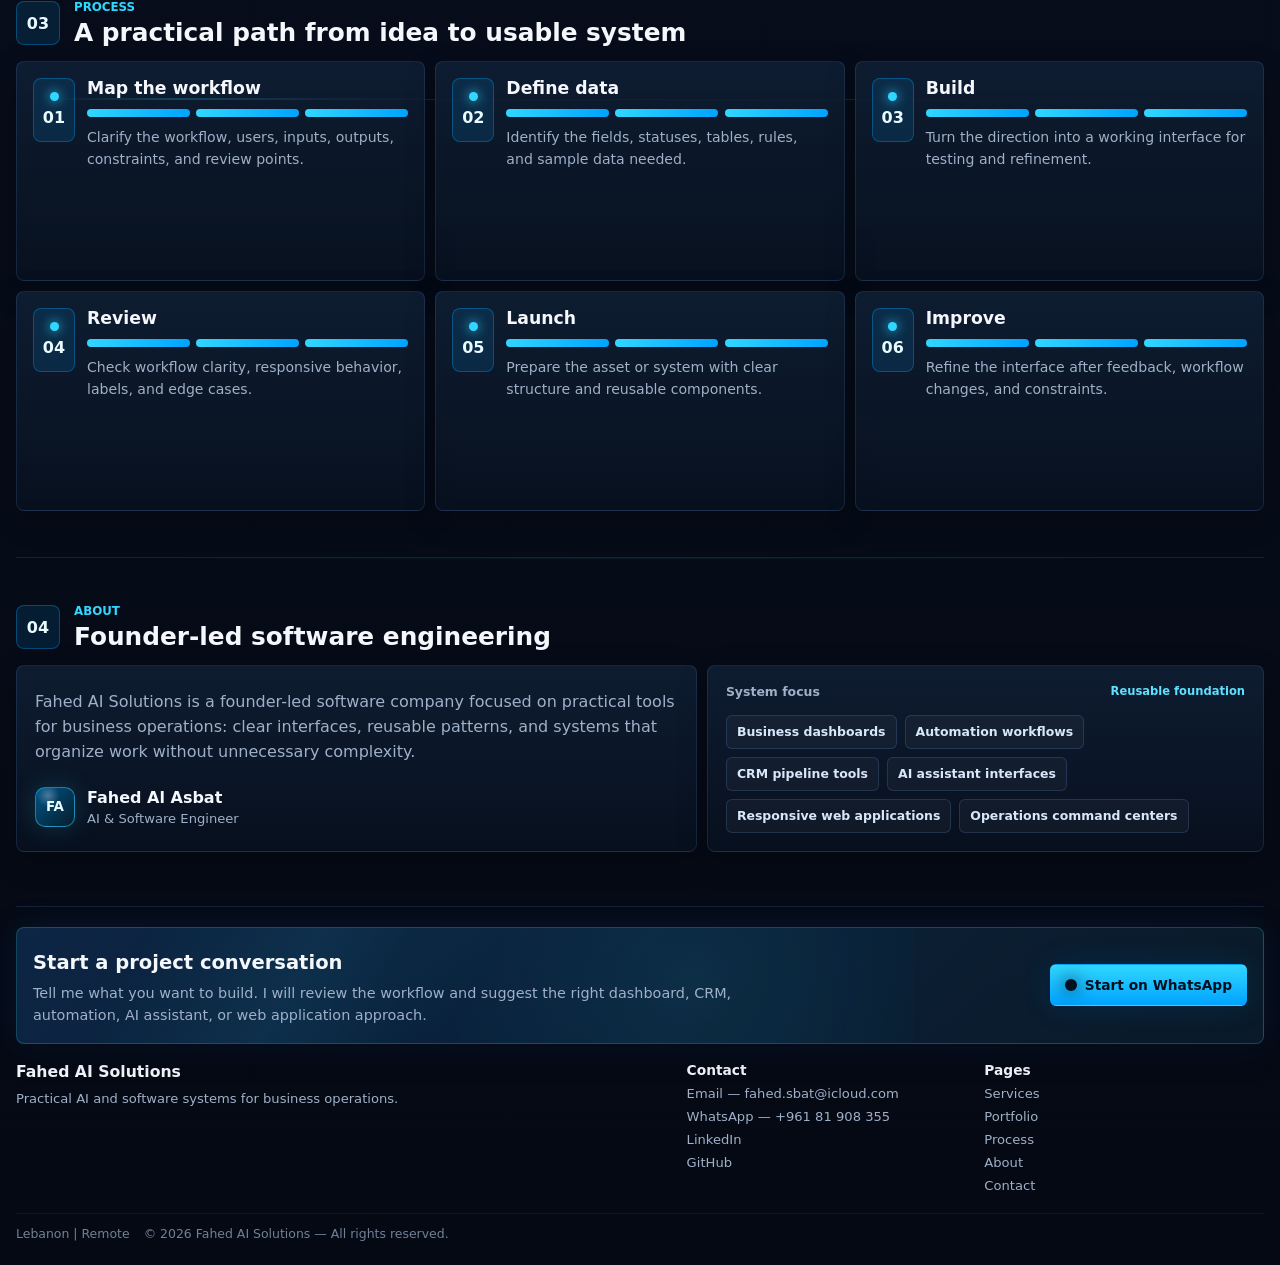
==== commit 0a585351: "Update website clarity copy" ====
--- a/index.html
+++ b/index.html
@@ -26,7 +26,7 @@
           <a href="#about">About</a>
           <a href="#contact">Contact</a>
         </nav>
-        <span class="demo-label" id="demoLabel">Demo / Sample Data</span>
+        <span class="demo-label" id="demoLabel">Sample portfolio demos</span>
       </header>
 
       <main>
@@ -82,12 +82,12 @@
             <p class="section-kicker" id="heroKicker">Founder-led software systems</p>
             <h1 id="heroTitle">Practical AI and software systems for business operations.</h1>
             <p class="hero-subtitle" id="heroSubtitle">
-              Fahed AI Solutions builds dashboards, automation, CRM workflows, AI assistants, web applications, and operations systems for clearer daily work.
+              We help businesses turn scattered work from WhatsApp, Excel, invoices, ads, tasks, and follow-ups into clear dashboards, CRM workflows, automation, AI assistants, and web applications.
             </p>
             <div class="hero-actions">
               <a class="ds-button primary" href="https://wa.me/96181908355?text=Hi%20Fahed%2C%20I%20want%20to%20discuss%20a%20business%20system." target="_blank" rel="noopener">
                 <span class="button-symbol" aria-hidden="true"></span>
-                Discuss a system
+                Discuss your business system
               </a>
               <a class="ds-button secondary" href="#portfolio">
                 <span class="button-symbol" aria-hidden="true"></span>
@@ -135,7 +135,7 @@
             <span>02</span>
             <div>
               <p class="section-kicker">Portfolio</p>
-              <h2 id="portfolioTitle">Runnable demo assets</h2>
+              <h2 id="portfolioTitle">Interactive sample demos</h2>
             </div>
           </div>
           <div class="section-note">
@@ -206,8 +206,8 @@
         </div>
         <nav class="footer-column footer-contact" id="footerContact" aria-label="Footer contact links">
           <strong>Contact</strong>
-          <a href="mailto:fahed.sbat@icloud.com">Email</a>
-          <a href="https://wa.me/96181908355" target="_blank" rel="noopener">WhatsApp</a>
+          <a href="mailto:fahed.sbat@icloud.com">Email — fahed.sbat@icloud.com</a>
+          <a href="https://wa.me/96181908355" target="_blank" rel="noopener">WhatsApp — +961 81 908 355</a>
           <a href="https://www.linkedin.com/in/fahed-al-asbat-6b540341b" target="_blank" rel="noopener">LinkedIn</a>
           <a href="https://github.com/fahedalasbat" target="_blank" rel="noopener">GitHub</a>
         </nav>
